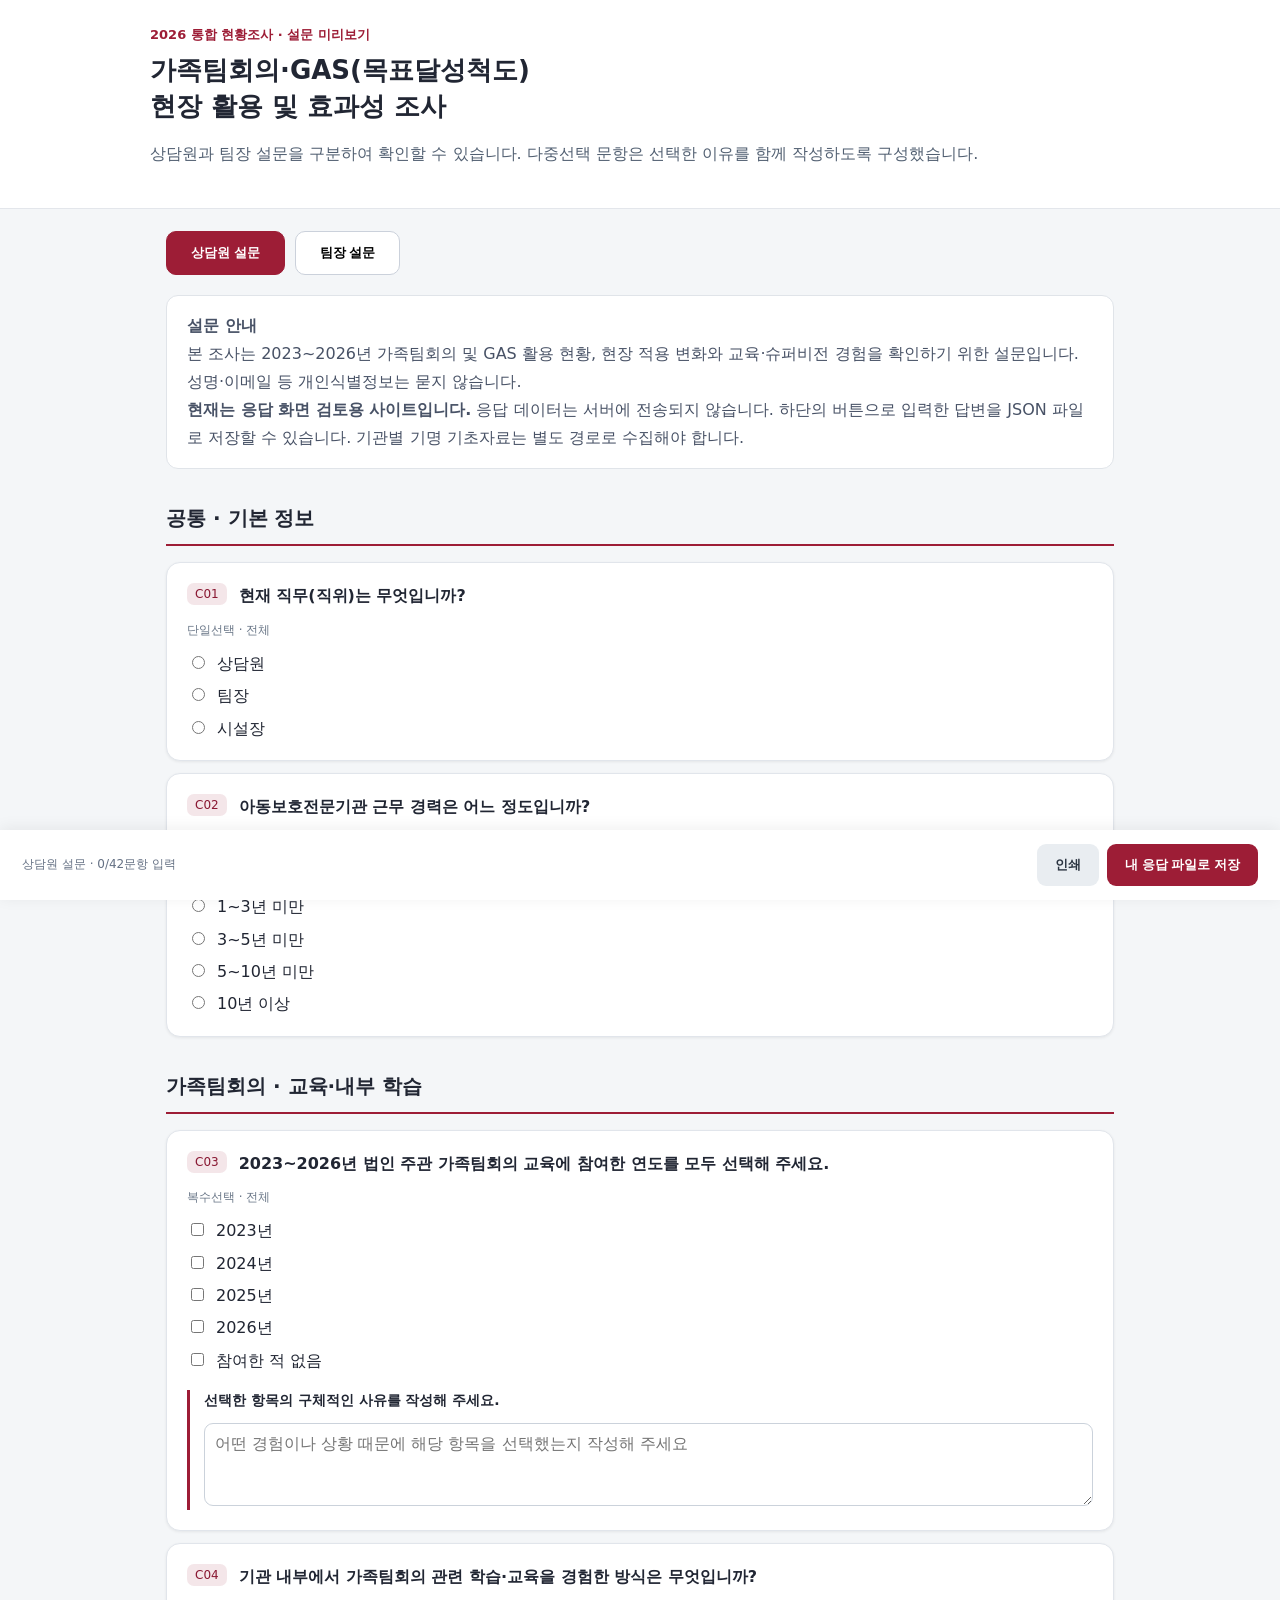
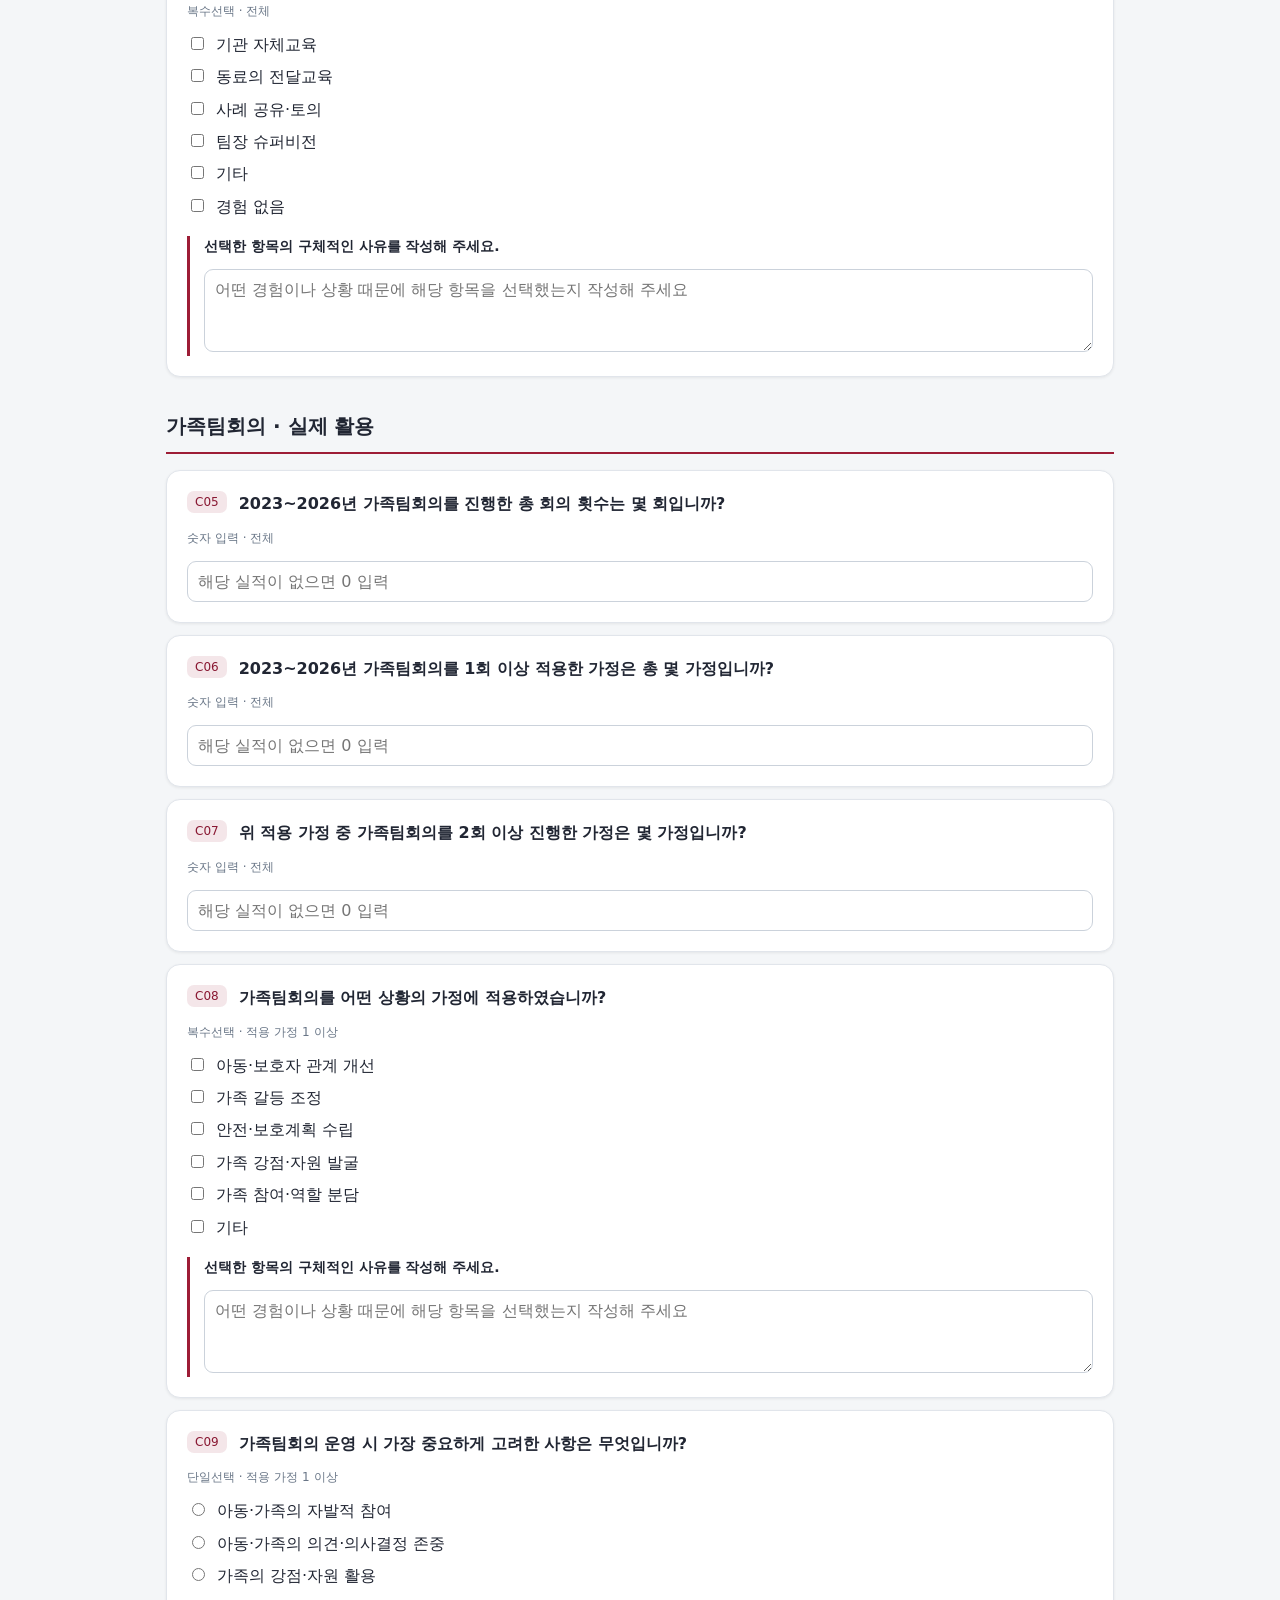
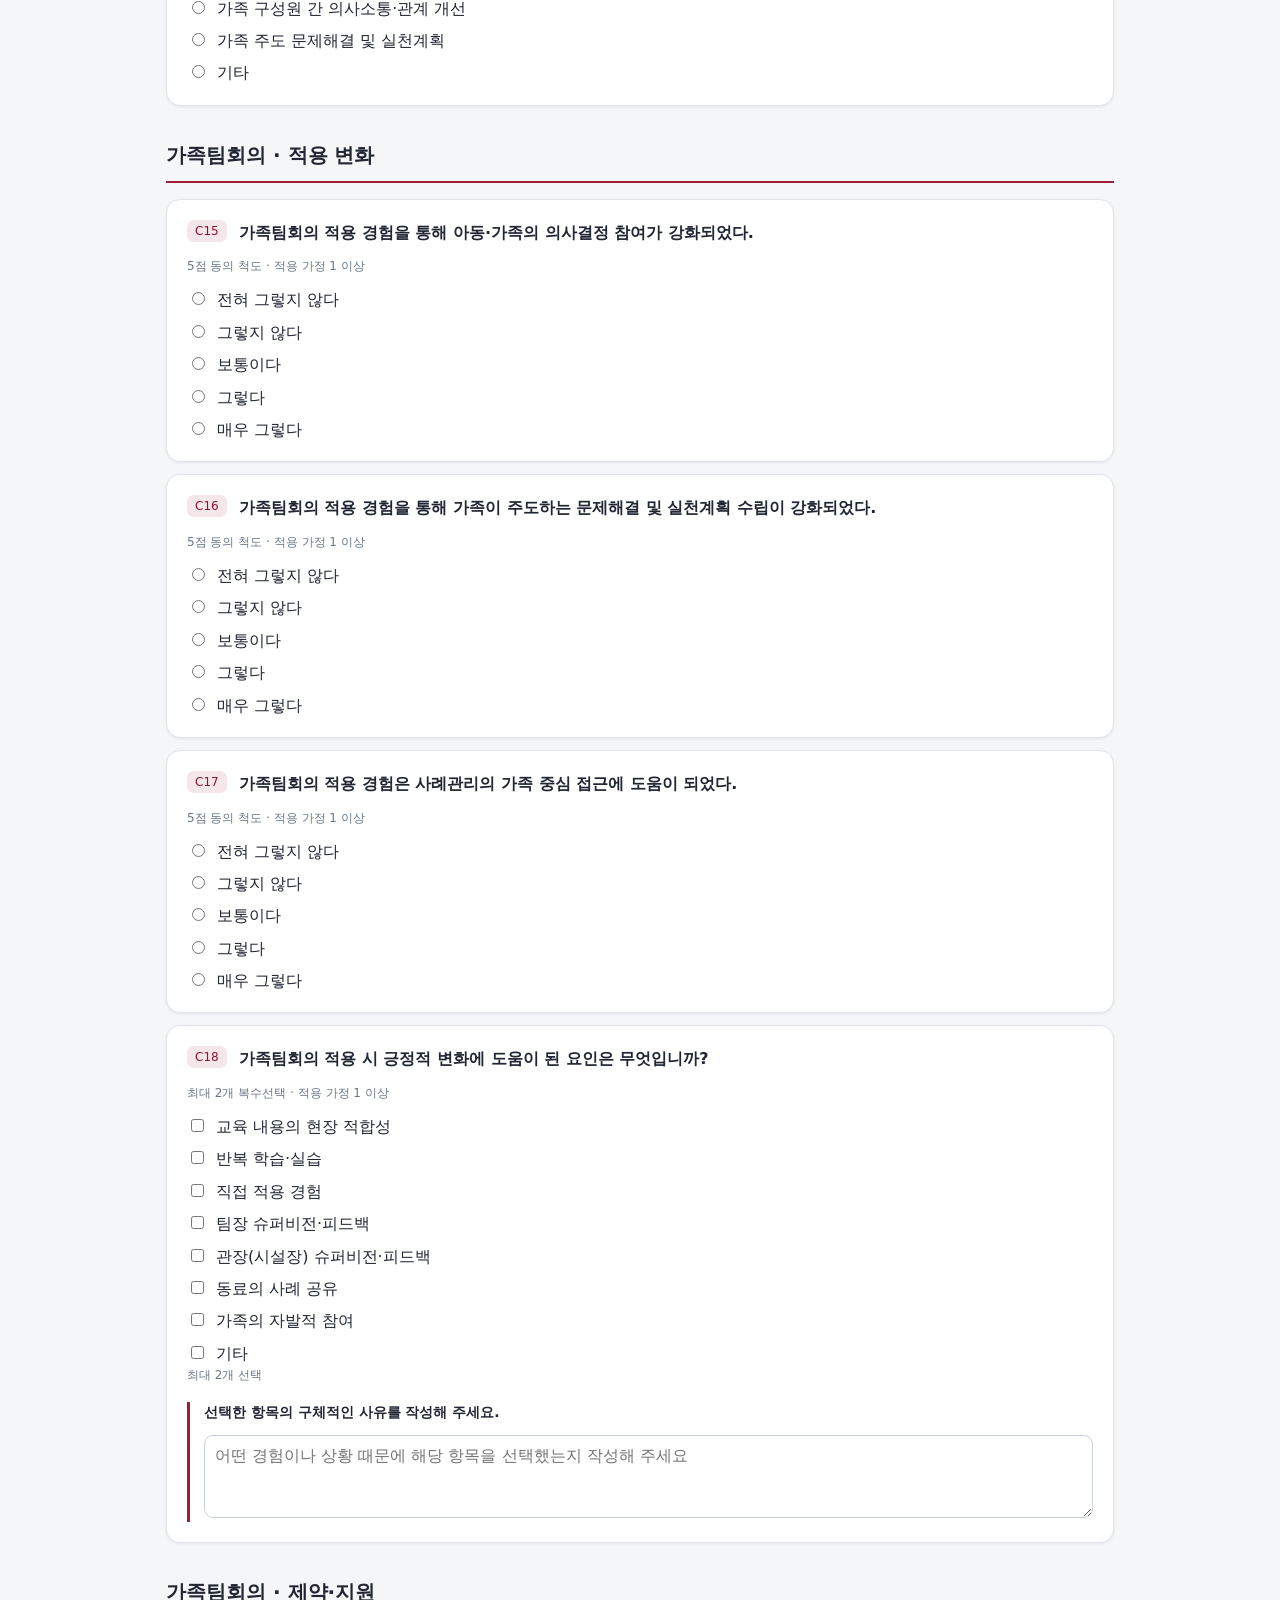
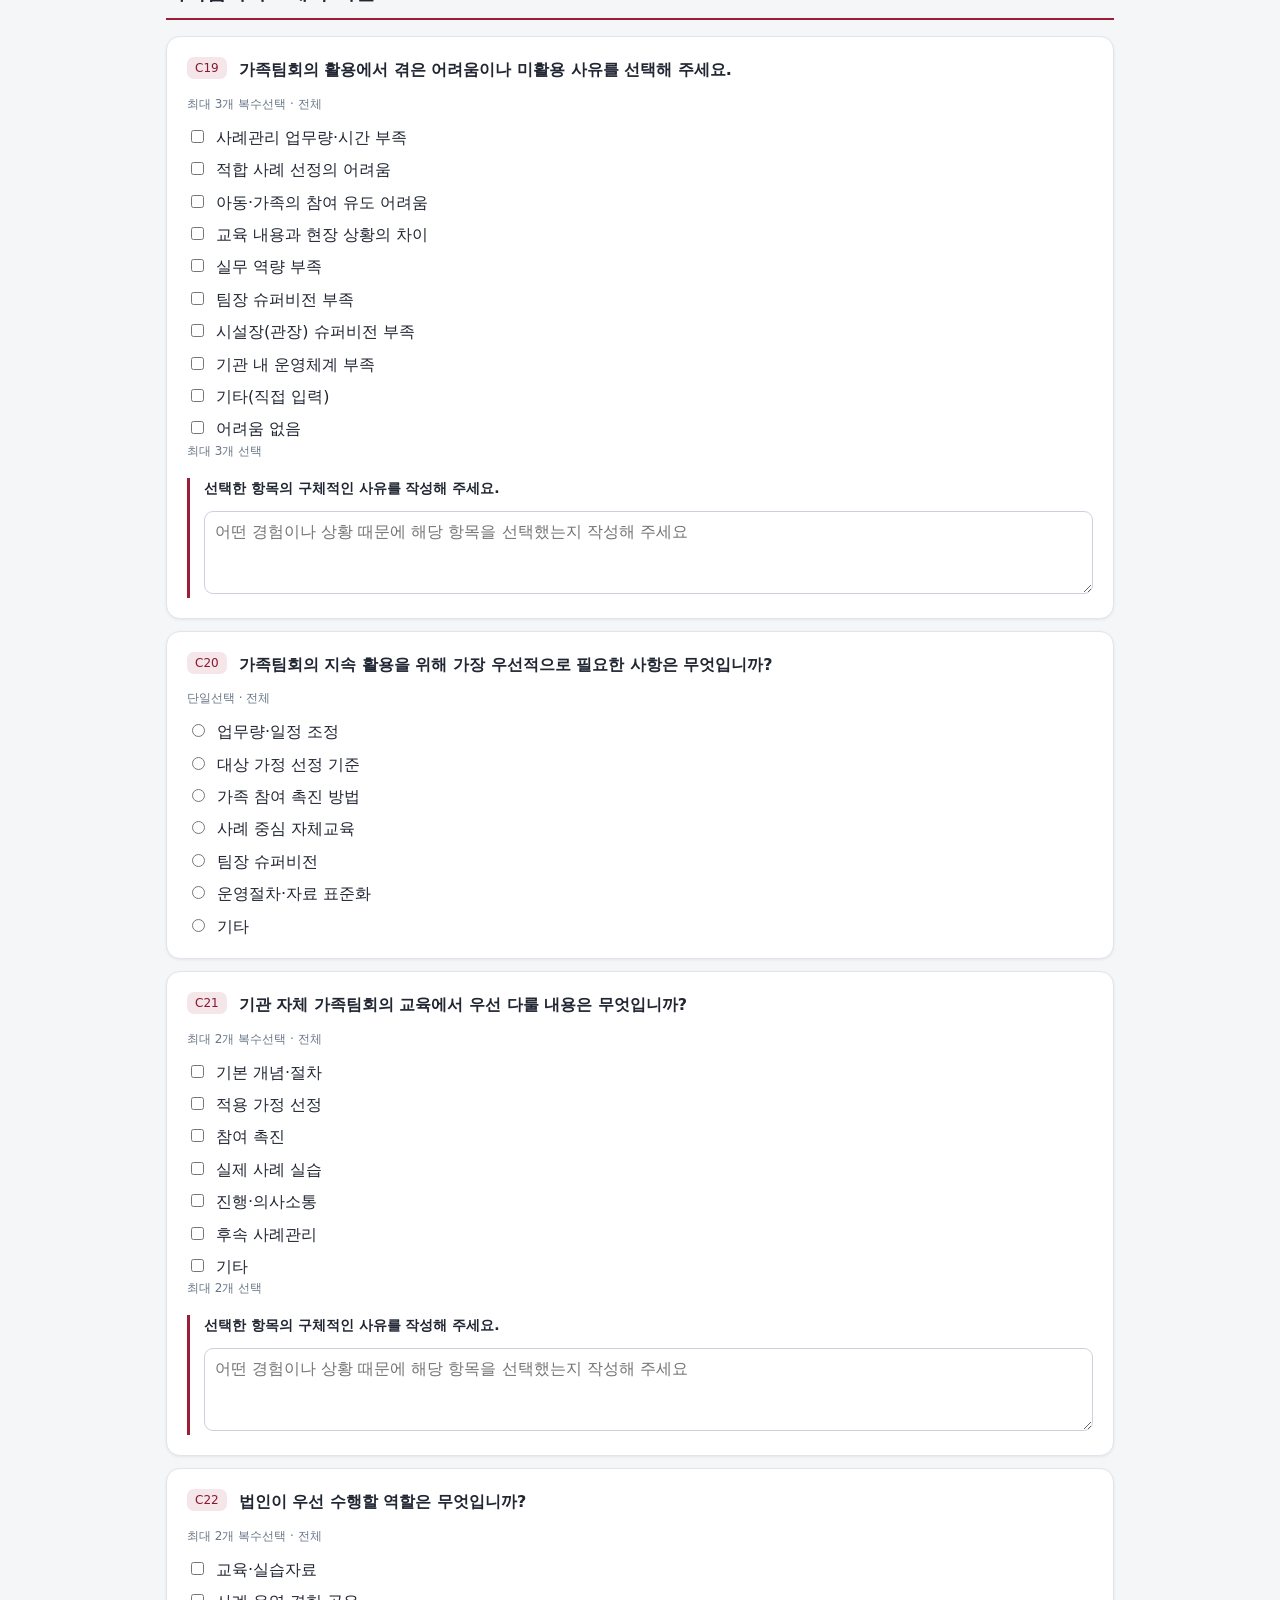
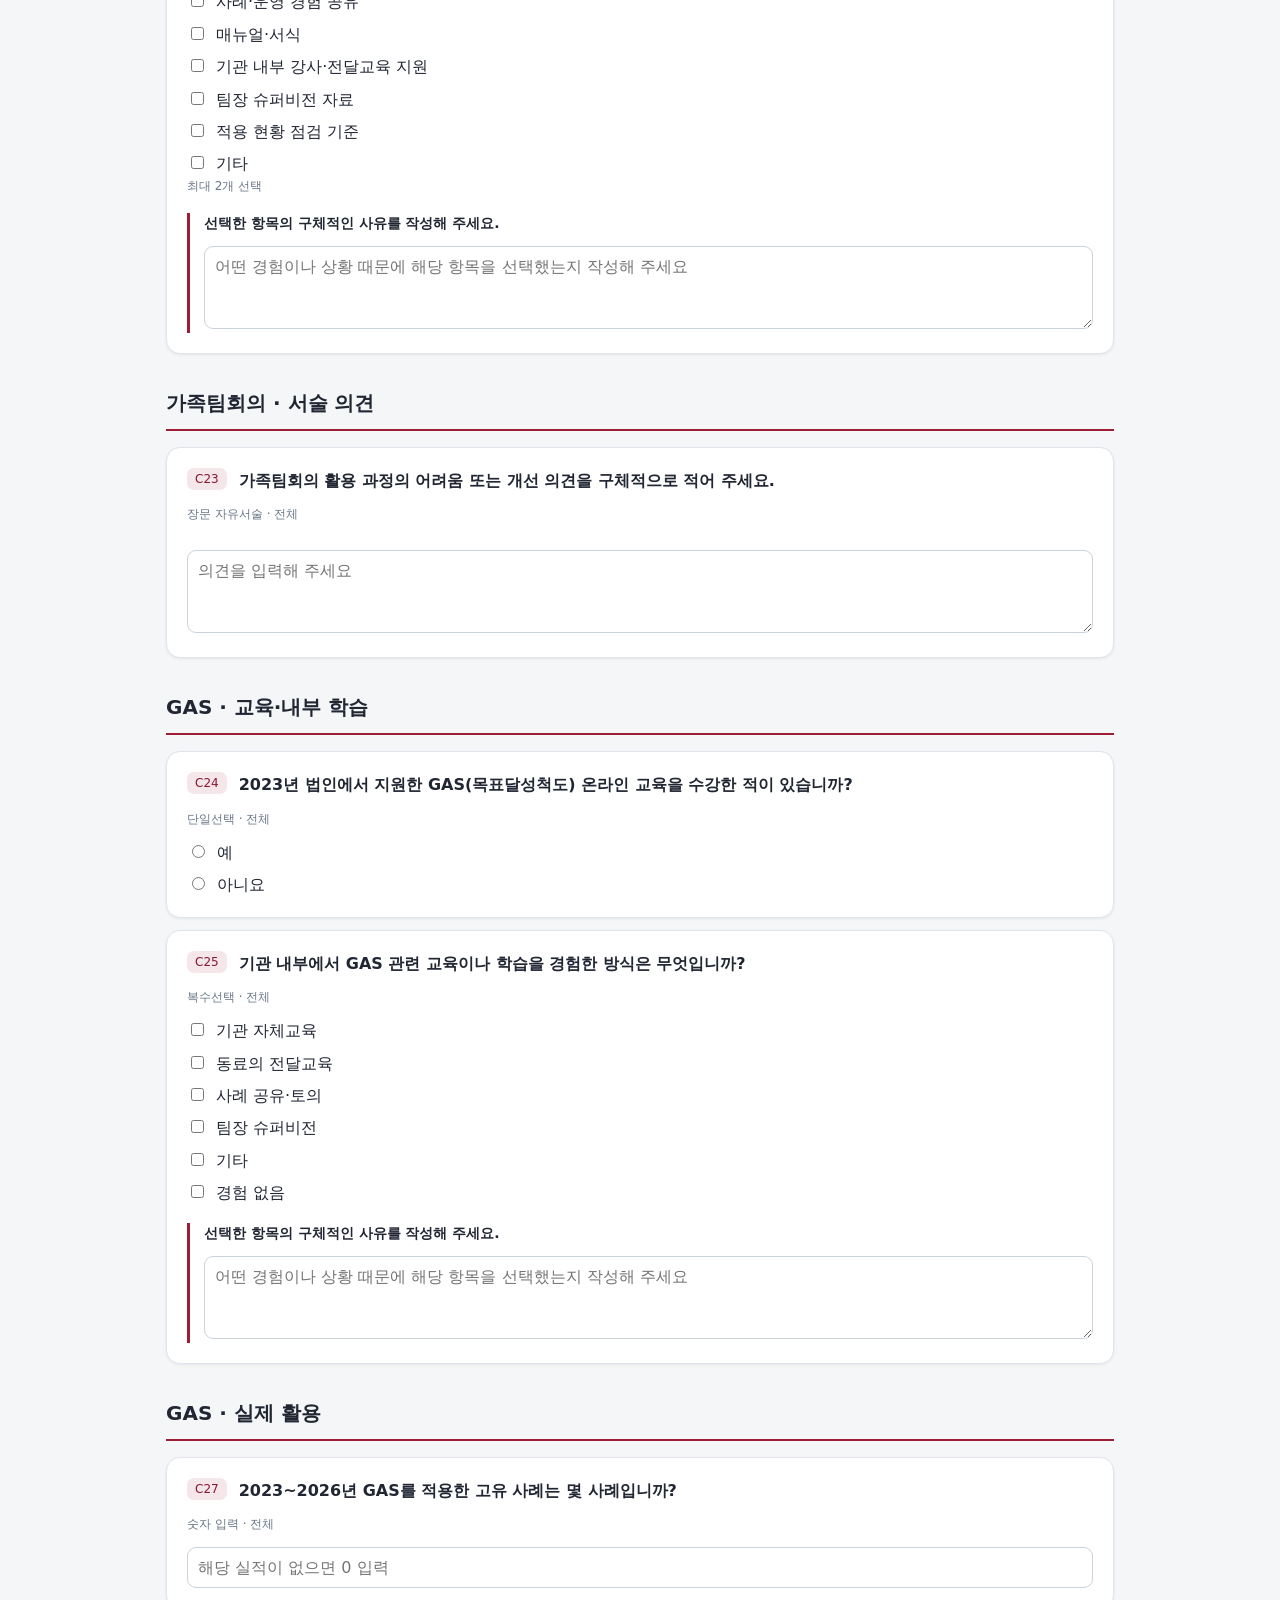
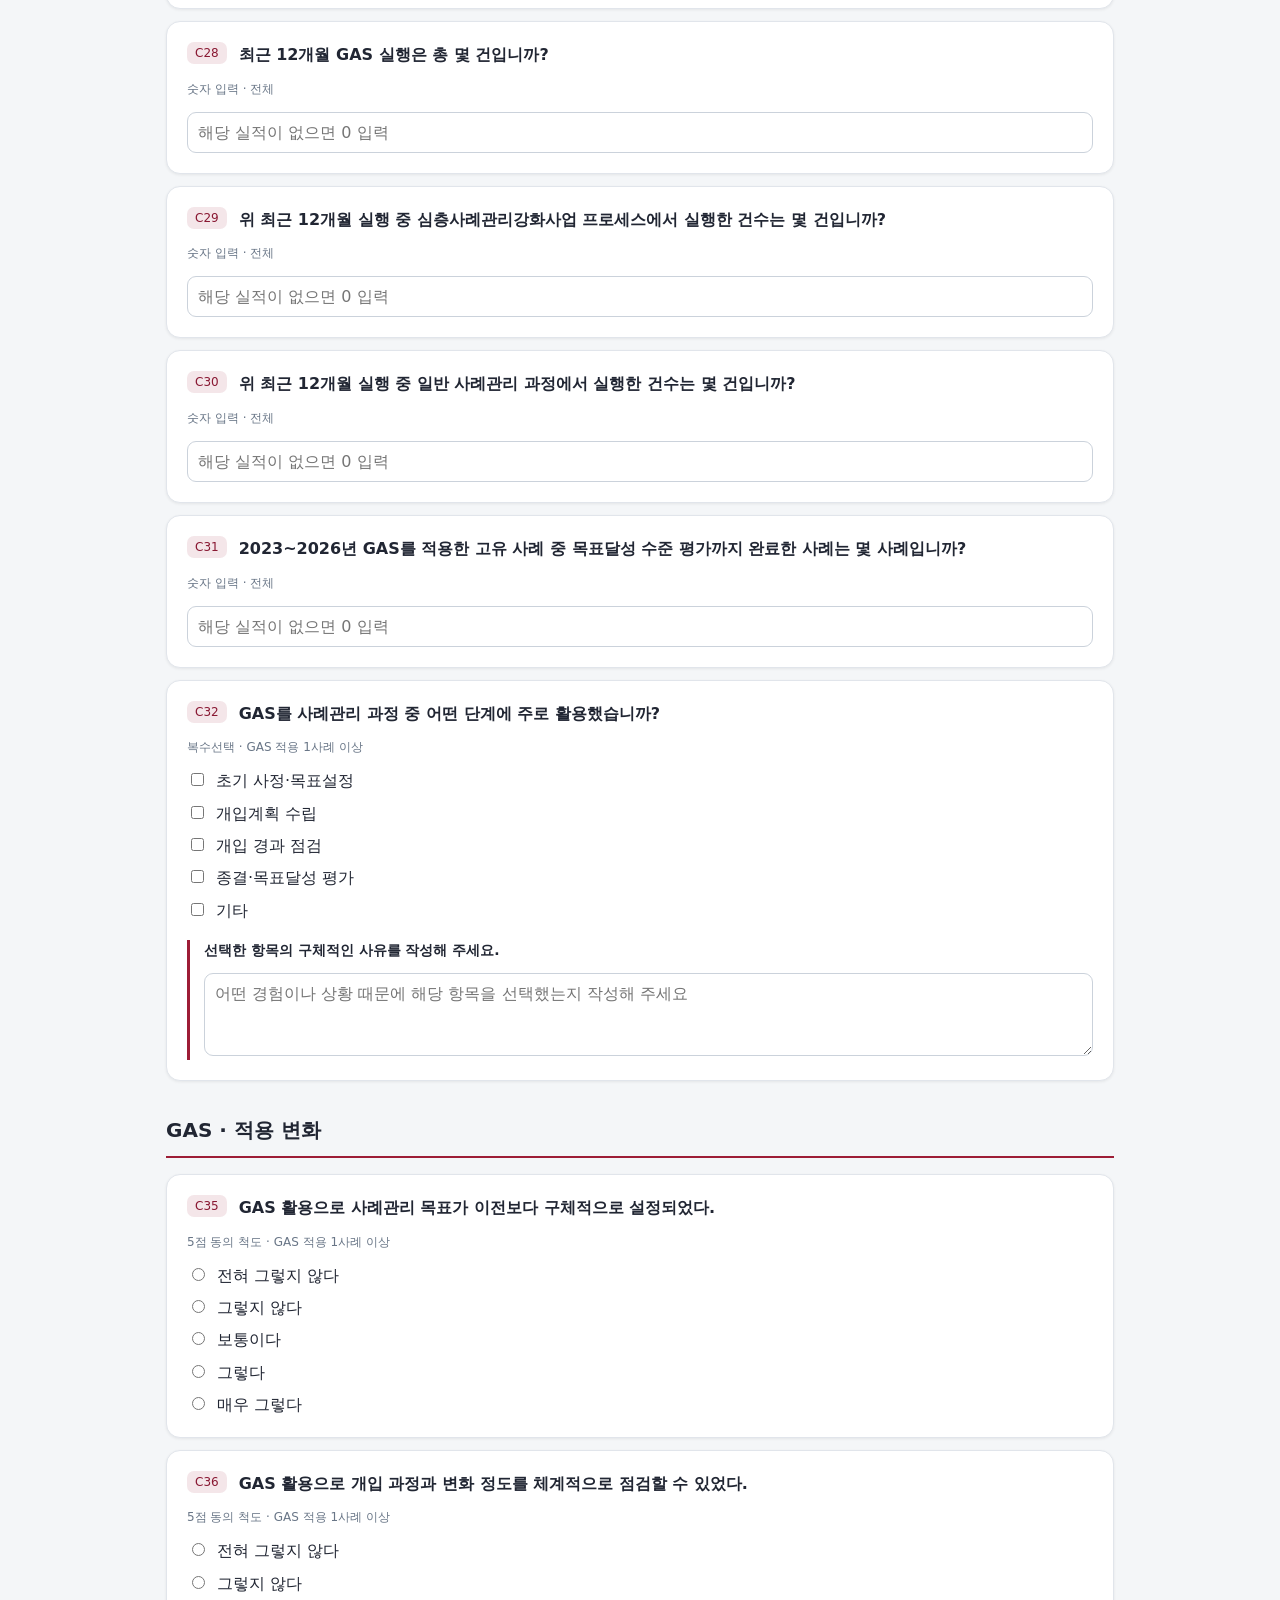
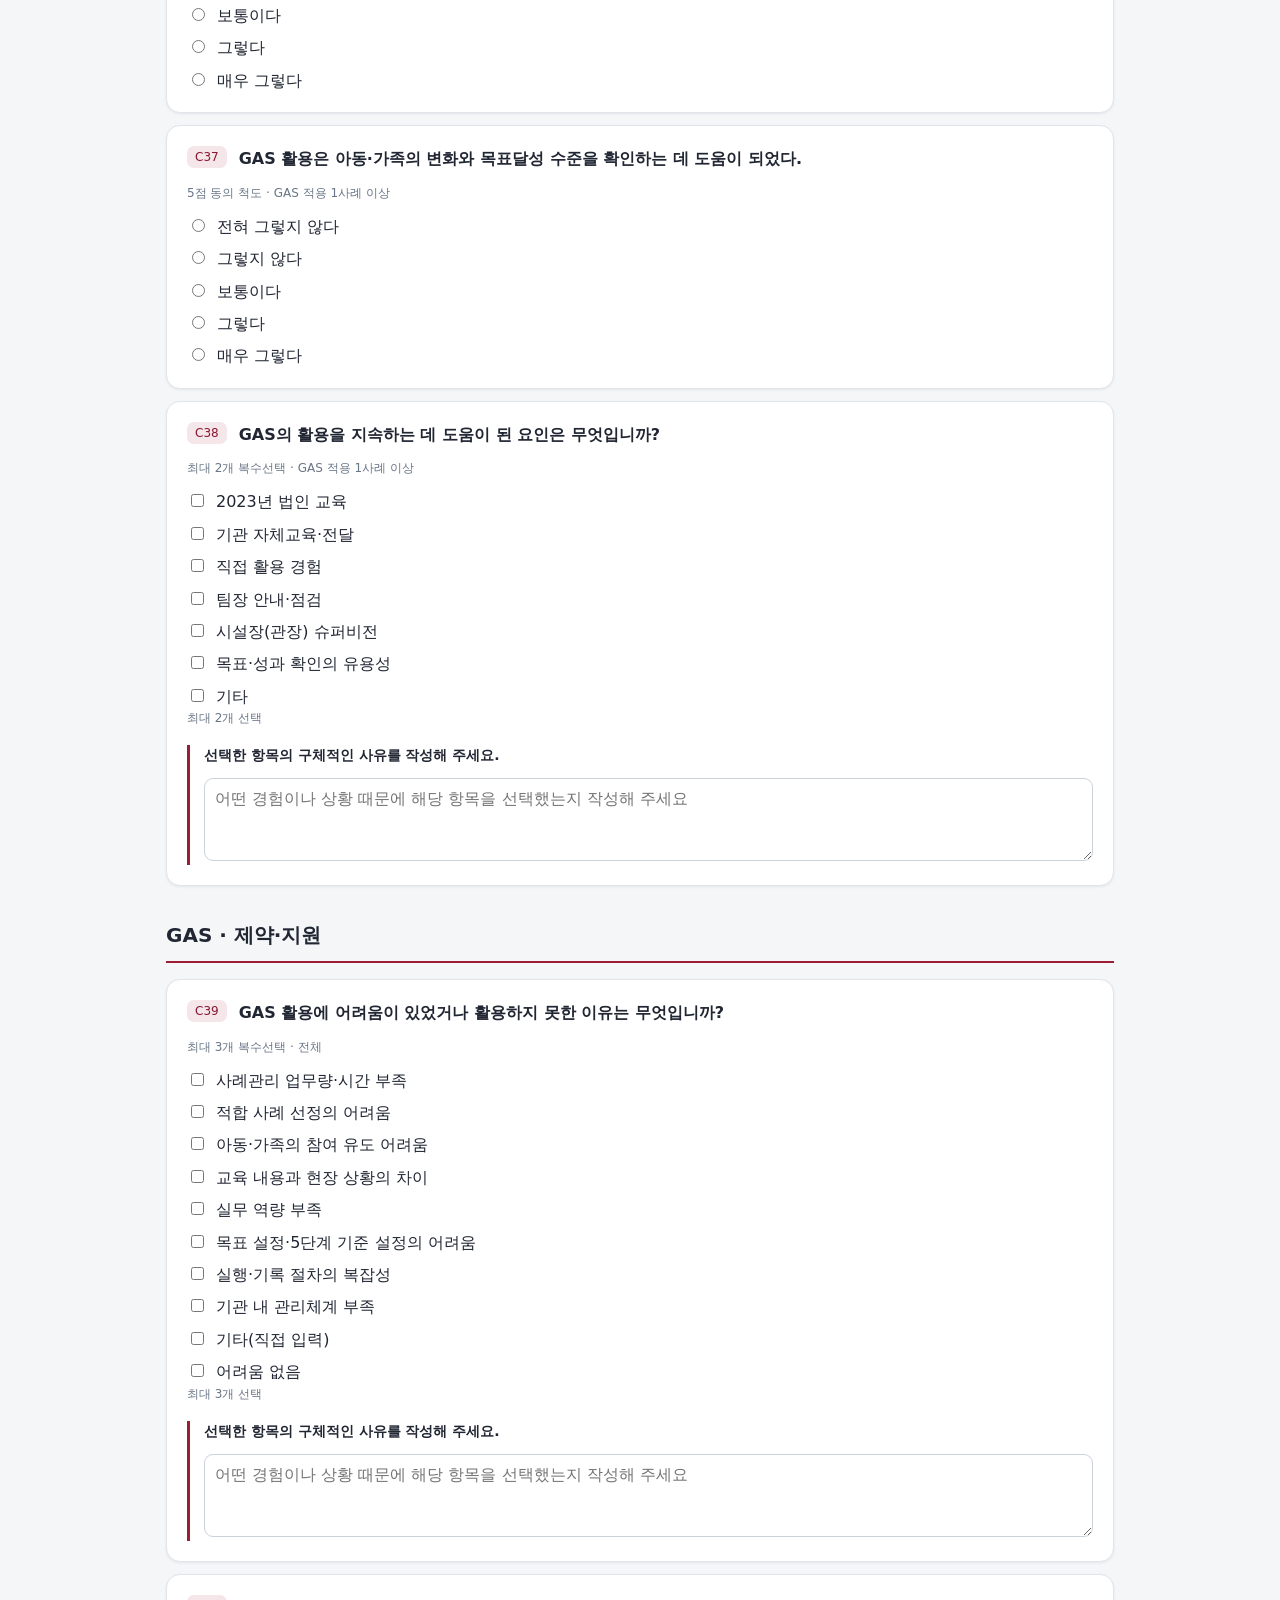
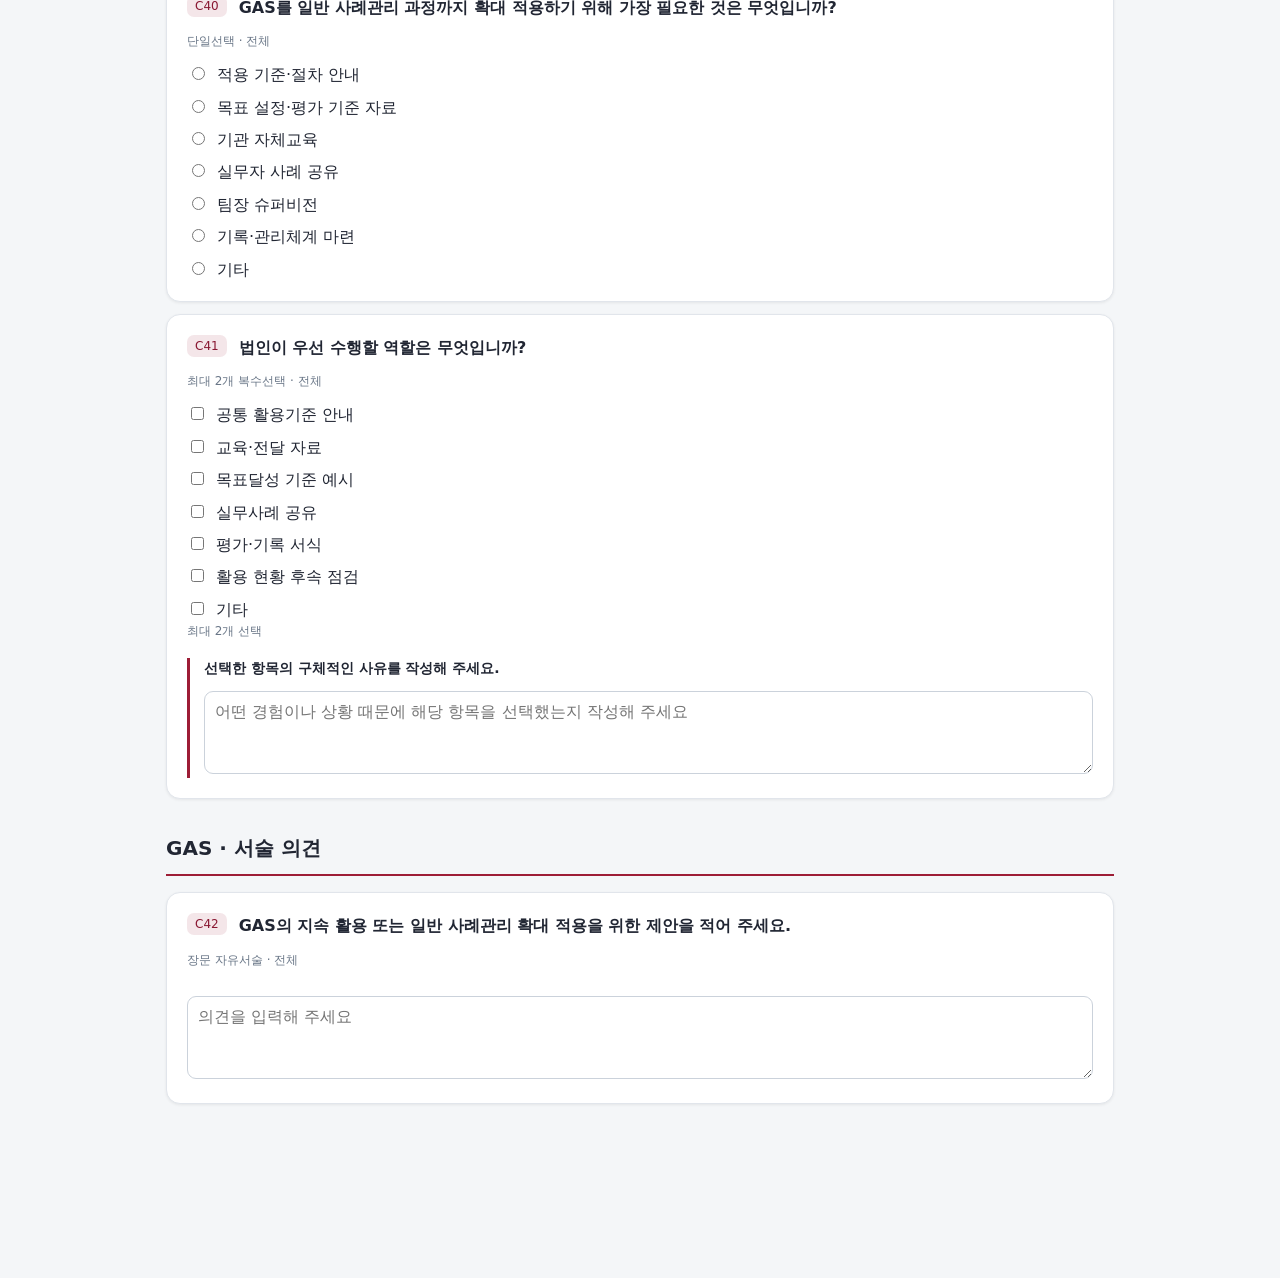
==== survey-2026/index.html @ 81ddd966 "Add 2026 family meeting and GAS survey review site" ====
<!DOCTYPE html><html lang="ko"><head><meta charset="utf-8"><meta name="viewport" content="width=device-width,initial-scale=1"><title>2026 가족팀회의·GAS 현장 활용 및 효과성 조사</title><style>
:root{font-family:system-ui,"Noto Sans KR",sans-serif;color:#212633;background:#f4f6f8}*{box-sizing:border-box}body{margin:0}header{background:#fff;border-bottom:1px solid #e3e6eb;padding:26px max(16px,calc((100vw - 980px)/2));}h1{font-size:26px;line-height:1.4;margin:8px 0}header p{color:#526072;line-height:1.6}.container{max-width:980px;margin:22px auto;padding:0 16px 70px}.tabs{display:flex;gap:10px;margin:14px 0 20px}.tabs button{padding:12px 24px;border:1px solid #cbd1db;background:white;border-radius:10px;cursor:pointer;font-weight:700}.tabs button.active{background:#9d1d36;color:white;border-color:#9d1d36}.notice{padding:16px 20px;background:white;border:1px solid #e0e4e9;border-radius:12px;line-height:1.75;color:#485266;margin-bottom:16px}.segment{font-size:20px;font-weight:700;margin:36px 0 16px;padding-bottom:12px;border-bottom:2px solid #9d1d36}.question{background:#fff;border:1px solid #e1e5eb;border-radius:14px;margin:12px 0;padding:20px;box-shadow:0 1px 3px #1111}.qhead{display:flex;gap:12px;align-items:flex-start;margin-bottom:13px}.qid{border-radius:7px;background:#f4e6e9;color:#891832;font-size:12px;padding:4px 8px;white-space:nowrap}.qtitle{font-weight:700;line-height:1.6}.hint{color:#697687;font-size:12px;margin:2px 0 14px}.choices{display:grid;gap:10px}.choice{display:flex;gap:9px;align-items:flex-start;line-height:1.4;cursor:pointer}.choice input{accent-color:#9d1d36;margin-top:3px}input[type=number],textarea,input[type=text]{font:inherit;border:1px solid #cbd2db;border-radius:9px;padding:10px;width:100%;max-width:100%}textarea{min-height:83px;margin-top:13px;resize:vertical}.reason{border-left:3px solid #9d1d36;margin-top:18px;padding-left:14px}.reason label{font-weight:650;font-size:14px}footer{position:sticky;bottom:0;background:white;padding:14px 22px;box-shadow:0 -2px 15px #0001;display:flex;justify-content:space-between;gap:12px;align-items:center}.action{border:0;background:#9d1d36;color:white;padding:12px 18px;border-radius:9px;cursor:pointer;font-weight:700}.action.secondary{background:#e9edf1;color:#2b3441}.pill{font-size:12px;color:#657184}.hidden{display:none!important}@media(max-width:640px){h1{font-size:21px}footer{flex-wrap:wrap}.question{padding:15px}}
</style></head><body><header><div style="font-size:13px;font-weight:800;color:#9d1d36">2026 통합 현황조사 · 설문 미리보기</div><h1>가족팀회의·GAS(목표달성척도)<br>현장 활용 및 효과성 조사</h1><p>상담원과 팀장 설문을 구분하여 확인할 수 있습니다. 다중선택 문항은 선택한 이유를 함께 작성하도록 구성했습니다.</p></header><div class="container"><div class="tabs"><button id="tabc" class="active" onclick="switchTab('상담원')">상담원 설문</button><button id="tabm" onclick="switchTab('팀장')">팀장 설문</button></div><div class="notice"><b>설문 안내</b><br>본 조사는 2023~2026년 가족팀회의 및 GAS 활용 현황, 현장 적용 변화와 교육·슈퍼비전 경험을 확인하기 위한 설문입니다. 성명·이메일 등 개인식별정보는 묻지 않습니다.<br><b>현재는 응답 화면 검토용 사이트입니다.</b> 응답 데이터는 서버에 전송되지 않습니다. 하단의 버튼으로 입력한 답변을 JSON 파일로 저장할 수 있습니다. 기관별 기명 기초자료는 별도 경로로 수집해야 합니다.</div><div id="survey"></div></div><footer><span class="pill" id="progress">응답 현황</span><div style="display:flex;gap:8px"><button class="action secondary" onclick="window.print()">인쇄</button><button class="action" onclick="exportData()">내 응답 파일로 저장</button></div></footer><script>
const DATA={"상담원":[{"area":"공통","section":"기본 정보","id":"C01","question":"현재 직무(직위)는 무엇입니까?","type":"단일선택","options":"① 상담원 ② 팀장 ③ 시설장","condition":"전체","reason":false,"choices":["상담원","팀장","시설장"]},{"area":"공통","section":"기본 정보","id":"C02","question":"아동보호전문기관 근무 경력은 어느 정도입니까?","type":"단일선택","options":"① 1년 미만 ② 1~3년 미만 ③ 3~5년 미만 ④ 5~10년 미만 ⑤ 10년 이상","condition":"전체","reason":false,"choices":["1년 미만","1~3년 미만","3~5년 미만","5~10년 미만","10년 이상"]},{"area":"가족팀회의","section":"교육·내부 학습","id":"C03","question":"2023~2026년 법인 주관 가족팀회의 교육에 참여한 연도를 모두 선택해 주세요.","type":"복수선택","options":"① 2023년 ② 2024년 ③ 2025년 ④ 2026년 ⑤ 참여한 적 없음","condition":"전체","reason":true,"choices":["2023년","2024년","2025년","2026년","참여한 적 없음"]},{"area":"가족팀회의","section":"교육·내부 학습","id":"C04","question":"기관 내부에서 가족팀회의 관련 학습·교육을 경험한 방식은 무엇입니까?","type":"복수선택","options":"① 기관 자체교육 ② 동료의 전달교육 ③ 사례 공유·토의 ④ 팀장 슈퍼비전 ⑤ 기타 ⑥ 경험 없음","condition":"전체","reason":true,"choices":["기관 자체교육","동료의 전달교육","사례 공유·토의","팀장 슈퍼비전","기타","경험 없음"]},{"area":"가족팀회의","section":"실제 활용","id":"C05","question":"2023~2026년 가족팀회의를 진행한 총 회의 횟수는 몇 회입니까?","type":"숫자 입력","options":"0 이상의 정수(회)","condition":"전체","reason":false,"choices":[]},{"area":"가족팀회의","section":"실제 활용","id":"C06","question":"2023~2026년 가족팀회의를 1회 이상 적용한 가정은 총 몇 가정입니까?","type":"숫자 입력","options":"0 이상의 정수(가정)","condition":"전체","reason":false,"choices":[]},{"area":"가족팀회의","section":"실제 활용","id":"C07","question":"위 적용 가정 중 가족팀회의를 2회 이상 진행한 가정은 몇 가정입니까?","type":"숫자 입력","options":"0 이상의 정수(가정)","condition":"전체","reason":false,"choices":[]},{"area":"가족팀회의","section":"실제 활용","id":"C08","question":"가족팀회의를 어떤 상황의 가정에 적용하였습니까?","type":"복수선택","options":"① 아동·보호자 관계 개선 ② 가족 갈등 조정 ③ 안전·보호계획 수립 ④ 가족 강점·자원 발굴 ⑤ 가족 참여·역할 분담 ⑥ 기타","condition":"적용 가정 1 이상","reason":true,"choices":["아동·보호자 관계 개선","가족 갈등 조정","안전·보호계획 수립","가족 강점·자원 발굴","가족 참여·역할 분담","기타"]},{"area":"가족팀회의","section":"실제 활용","id":"C09","question":"가족팀회의 운영 시 가장 중요하게 고려한 사항은 무엇입니까?","type":"단일선택","options":"① 아동·가족의 자발적 참여 ② 아동·가족의 의견·의사결정 존중 ③ 가족의 강점·자원 활용 ④ 가족 구성원 간 의사소통·관계 개선 ⑤ 가족 주도 문제해결 및 실천계획 ⑥ 기타","condition":"적용 가정 1 이상","reason":false,"choices":["아동·가족의 자발적 참여","아동·가족의 의견·의사결정 존중","가족의 강점·자원 활용","가족 구성원 간 의사소통·관계 개선","가족 주도 문제해결 및 실천계획","기타"]},{"area":"가족팀회의","section":"교육 효과","id":"C10","question":"법인 교육을 통해 가족팀회의의 목적과 주요 운영 절차에 대한 이해가 높아졌다.","type":"5점 동의 척도","options":"① 전혀 그렇지 않다 ② 그렇지 않다 ③ 보통이다 ④ 그렇다 ⑤ 매우 그렇다","condition":"법인 교육 참여자","reason":false,"choices":["전혀 그렇지 않다","그렇지 않다","보통이다","그렇다","매우 그렇다"]},{"area":"가족팀회의","section":"교육 효과","id":"C11","question":"법인 교육을 통해 아동·가족의 의견을 확인하고 의사결정에 반영하는 역량이 향상되었다.","type":"5점 동의 척도","options":"① 전혀 그렇지 않다 ② 그렇지 않다 ③ 보통이다 ④ 그렇다 ⑤ 매우 그렇다","condition":"법인 교육 참여자","reason":false,"choices":["전혀 그렇지 않다","그렇지 않다","보통이다","그렇다","매우 그렇다"]},{"area":"가족팀회의","section":"교육 효과","id":"C12","question":"법인 교육을 통해 가족의 강점과 자원을 발굴·활용하는 역량이 향상되었다.","type":"5점 동의 척도","options":"① 전혀 그렇지 않다 ② 그렇지 않다 ③ 보통이다 ④ 그렇다 ⑤ 매우 그렇다","condition":"법인 교육 참여자","reason":false,"choices":["전혀 그렇지 않다","그렇지 않다","보통이다","그렇다","매우 그렇다"]},{"area":"가족팀회의","section":"교육 효과","id":"C13","question":"법인 교육 이후 아동과 가족의 주도적 참여를 더욱 중요하게 고려하게 되었다.","type":"5점 동의 척도","options":"① 전혀 그렇지 않다 ② 그렇지 않다 ③ 보통이다 ④ 그렇다 ⑤ 매우 그렇다","condition":"법인 교육 참여자","reason":false,"choices":["전혀 그렇지 않다","그렇지 않다","보통이다","그렇다","매우 그렇다"]},{"area":"가족팀회의","section":"교육 효과","id":"C14","question":"법인 교육에서 배운 내용이 실제 가족팀회의 운영에 도움이 되었다. ","type":"5점 동의 척도","options":"① 전혀 그렇지 않다 ② 그렇지 않다 ③ 보통이다 ④ 그렇다 ⑤ 매우 그렇다","condition":"법인 교육 참여+적용 가정 1 이상","reason":false,"choices":["전혀 그렇지 않다","그렇지 않다","보통이다","그렇다","매우 그렇다"]},{"area":"가족팀회의","section":"적용 변화","id":"C15","question":"가족팀회의 적용 경험을 통해 아동·가족의 의사결정 참여가 강화되었다.","type":"5점 동의 척도","options":"① 전혀 그렇지 않다 ② 그렇지 않다 ③ 보통이다 ④ 그렇다 ⑤ 매우 그렇다","condition":"적용 가정 1 이상","reason":false,"choices":["전혀 그렇지 않다","그렇지 않다","보통이다","그렇다","매우 그렇다"]},{"area":"가족팀회의","section":"적용 변화","id":"C16","question":"가족팀회의 적용 경험을 통해 가족이 주도하는 문제해결 및 실천계획 수립이 강화되었다.","type":"5점 동의 척도","options":"① 전혀 그렇지 않다 ② 그렇지 않다 ③ 보통이다 ④ 그렇다 ⑤ 매우 그렇다","condition":"적용 가정 1 이상","reason":false,"choices":["전혀 그렇지 않다","그렇지 않다","보통이다","그렇다","매우 그렇다"]},{"area":"가족팀회의","section":"적용 변화","id":"C17","question":"가족팀회의 적용 경험은 사례관리의 가족 중심 접근에 도움이 되었다.","type":"5점 동의 척도","options":"① 전혀 그렇지 않다 ② 그렇지 않다 ③ 보통이다 ④ 그렇다 ⑤ 매우 그렇다","condition":"적용 가정 1 이상","reason":false,"choices":["전혀 그렇지 않다","그렇지 않다","보통이다","그렇다","매우 그렇다"]},{"area":"가족팀회의","section":"적용 변화","id":"C18","question":"가족팀회의 적용 시 긍정적 변화에 도움이 된 요인은 무엇입니까?","type":"최대 2개 복수선택","options":"① 교육 내용의 현장 적합성 ② 반복 학습·실습 ③ 직접 적용 경험 ④ 팀장 슈퍼비전·피드백 ⑤ 관장(시설장) 슈퍼비전·피드백 ⑥ 동료의 사례 공유 ⑦ 가족의 자발적 참여 ⑧ 기타","condition":"적용 가정 1 이상","reason":true,"choices":["교육 내용의 현장 적합성","반복 학습·실습","직접 적용 경험","팀장 슈퍼비전·피드백","관장(시설장) 슈퍼비전·피드백","동료의 사례 공유","가족의 자발적 참여","기타"]},{"area":"가족팀회의","section":"제약·지원","id":"C19","question":"가족팀회의 활용에서 겪은 어려움이나 미활용 사유를 선택해 주세요.","type":"최대 3개 복수선택","options":"① 사례관리 업무량·시간 부족 ② 적합 사례 선정의 어려움 ③ 아동·가족의 참여 유도 어려움 ④ 교육 내용과 현장 상황의 차이 ⑤ 실무 역량 부족 ⑥ 팀장 슈퍼비전 부족 ⑦ 시설장(관장) 슈퍼비전 부족 ⑧ 기관 내 운영체계 부족 ⑨ 기타(직접 입력) ⑩ 어려움 없음","condition":"전체","reason":true,"choices":["사례관리 업무량·시간 부족","적합 사례 선정의 어려움","아동·가족의 참여 유도 어려움","교육 내용과 현장 상황의 차이","실무 역량 부족","팀장 슈퍼비전 부족","시설장(관장) 슈퍼비전 부족","기관 내 운영체계 부족","기타(직접 입력)","어려움 없음"]},{"area":"가족팀회의","section":"제약·지원","id":"C20","question":"가족팀회의 지속 활용을 위해 가장 우선적으로 필요한 사항은 무엇입니까?","type":"단일선택","options":"① 업무량·일정 조정 ② 대상 가정 선정 기준 ③ 가족 참여 촉진 방법 ④ 사례 중심 자체교육 ⑤ 팀장 슈퍼비전 ⑥ 운영절차·자료 표준화 ⑦ 기타","condition":"전체","reason":false,"choices":["업무량·일정 조정","대상 가정 선정 기준","가족 참여 촉진 방법","사례 중심 자체교육","팀장 슈퍼비전","운영절차·자료 표준화","기타"]},{"area":"가족팀회의","section":"제약·지원","id":"C21","question":"기관 자체 가족팀회의 교육에서 우선 다룰 내용은 무엇입니까?","type":"최대 2개 복수선택","options":"① 기본 개념·절차 ② 적용 가정 선정 ③ 참여 촉진 ④ 실제 사례 실습 ⑤ 진행·의사소통 ⑥ 후속 사례관리 ⑦ 기타","condition":"전체","reason":true,"choices":["기본 개념·절차","적용 가정 선정","참여 촉진","실제 사례 실습","진행·의사소통","후속 사례관리","기타"]},{"area":"가족팀회의","section":"제약·지원","id":"C22","question":"법인이 우선 수행할 역할은 무엇입니까?","type":"최대 2개 복수선택","options":"① 교육·실습자료 ② 사례·운영 경험 공유 ③ 매뉴얼·서식 ④ 기관 내부 강사·전달교육 지원 ⑤ 팀장 슈퍼비전 자료 ⑥ 적용 현황 점검 기준 ⑦ 기타","condition":"전체","reason":true,"choices":["교육·실습자료","사례·운영 경험 공유","매뉴얼·서식","기관 내부 강사·전달교육 지원","팀장 슈퍼비전 자료","적용 현황 점검 기준","기타"]},{"area":"가족팀회의","section":"서술 의견","id":"C23","question":"가족팀회의 활용 과정의 어려움 또는 개선 의견을 구체적으로 적어 주세요.","type":"장문 자유서술","options":"선택 응답","condition":"전체","reason":false,"choices":[]},{"area":"GAS","section":"교육·내부 학습","id":"C24","question":"2023년 법인에서 지원한 GAS(목표달성척도) 온라인 교육을 수강한 적이 있습니까?","type":"단일선택","options":"① 예 ② 아니요","condition":"전체","reason":false,"choices":["예","아니요"]},{"area":"GAS","section":"교육·내부 학습","id":"C25","question":"기관 내부에서 GAS 관련 교육이나 학습을 경험한 방식은 무엇입니까?","type":"복수선택","options":"① 기관 자체교육 ② 동료의 전달교육 ③ 사례 공유·토의 ④ 팀장 슈퍼비전 ⑤ 기타 ⑥ 경험 없음","condition":"전체","reason":true,"choices":["기관 자체교육","동료의 전달교육","사례 공유·토의","팀장 슈퍼비전","기타","경험 없음"]},{"area":"GAS","section":"실제 활용","id":"C27","question":"2023~2026년 GAS를 적용한 고유 사례는 몇 사례입니까?","type":"숫자 입력","options":"0 이상의 정수(사례)","condition":"전체","reason":false,"choices":[]},{"area":"GAS","section":"실제 활용","id":"C28","question":"최근 12개월 GAS 실행은 총 몇 건입니까?","type":"숫자 입력","options":"0 이상의 정수(건)","condition":"전체","reason":false,"choices":[]},{"area":"GAS","section":"실제 활용","id":"C29","question":"위 최근 12개월 실행 중 심층사례관리강화사업 프로세스에서 실행한 건수는 몇 건입니까?","type":"숫자 입력","options":"0 이상의 정수(건)","condition":"전체","reason":false,"choices":[]},{"area":"GAS","section":"실제 활용","id":"C30","question":"위 최근 12개월 실행 중 일반 사례관리 과정에서 실행한 건수는 몇 건입니까?","type":"숫자 입력","options":"0 이상의 정수(건)","condition":"전체","reason":false,"choices":[]},{"area":"GAS","section":"실제 활용","id":"C31","question":"2023~2026년 GAS를 적용한 고유 사례 중 목표달성 수준 평가까지 완료한 사례는 몇 사례입니까?","type":"숫자 입력","options":"0 이상의 정수(사례)","condition":"전체","reason":false,"choices":[]},{"area":"GAS","section":"실제 활용","id":"C32","question":"GAS를 사례관리 과정 중 어떤 단계에 주로 활용했습니까?","type":"복수선택","options":"① 초기 사정·목표설정 ② 개입계획 수립 ③ 개입 경과 점검 ④ 종결·목표달성 평가 ⑤ 기타","condition":"GAS 적용 1사례 이상","reason":true,"choices":["초기 사정·목표설정","개입계획 수립","개입 경과 점검","종결·목표달성 평가","기타"]},{"area":"GAS","section":"교육·학습 효과","id":"C33","question":"GAS 관련 교육·학습을 통해 구체적인 목표를 설정하는 방법에 대한 이해가 높아졌다.","type":"5점 동의 척도","options":"① 전혀 그렇지 않다 ② 그렇지 않다 ③ 보통이다 ④ 그렇다 ⑤ 매우 그렇다","condition":"법인 교육 또는 내부 학습 경험자","reason":false,"choices":["전혀 그렇지 않다","그렇지 않다","보통이다","그렇다","매우 그렇다"]},{"area":"GAS","section":"교육·학습 효과","id":"C34","question":"GAS 관련 교육·학습을 통해 5단계 목표달성 기준을 설정하는 역량이 높아졌다.","type":"5점 동의 척도","options":"① 전혀 그렇지 않다 ② 그렇지 않다 ③ 보통이다 ④ 그렇다 ⑤ 매우 그렇다","condition":"법인 교육 또는 내부 학습 경험자","reason":false,"choices":["전혀 그렇지 않다","그렇지 않다","보통이다","그렇다","매우 그렇다"]},{"area":"GAS","section":"적용 변화","id":"C35","question":"GAS 활용으로 사례관리 목표가 이전보다 구체적으로 설정되었다.","type":"5점 동의 척도","options":"① 전혀 그렇지 않다 ② 그렇지 않다 ③ 보통이다 ④ 그렇다 ⑤ 매우 그렇다","condition":"GAS 적용 1사례 이상","reason":false,"choices":["전혀 그렇지 않다","그렇지 않다","보통이다","그렇다","매우 그렇다"]},{"area":"GAS","section":"적용 변화","id":"C36","question":"GAS 활용으로 개입 과정과 변화 정도를 체계적으로 점검할 수 있었다.","type":"5점 동의 척도","options":"① 전혀 그렇지 않다 ② 그렇지 않다 ③ 보통이다 ④ 그렇다 ⑤ 매우 그렇다","condition":"GAS 적용 1사례 이상","reason":false,"choices":["전혀 그렇지 않다","그렇지 않다","보통이다","그렇다","매우 그렇다"]},{"area":"GAS","section":"적용 변화","id":"C37","question":"GAS 활용은 아동·가족의 변화와 목표달성 수준을 확인하는 데 도움이 되었다.","type":"5점 동의 척도","options":"① 전혀 그렇지 않다 ② 그렇지 않다 ③ 보통이다 ④ 그렇다 ⑤ 매우 그렇다","condition":"GAS 적용 1사례 이상","reason":false,"choices":["전혀 그렇지 않다","그렇지 않다","보통이다","그렇다","매우 그렇다"]},{"area":"GAS","section":"적용 변화","id":"C38","question":"GAS의 활용을 지속하는 데 도움이 된 요인은 무엇입니까?","type":"최대 2개 복수선택","options":"① 2023년 법인 교육 ② 기관 자체교육·전달 ③ 직접 활용 경험 ④ 팀장 안내·점검 ⑤ 시설장(관장) 슈퍼비전 ⑥ 목표·성과 확인의 유용성 ⑦ 기타","condition":"GAS 적용 1사례 이상","reason":true,"choices":["2023년 법인 교육","기관 자체교육·전달","직접 활용 경험","팀장 안내·점검","시설장(관장) 슈퍼비전","목표·성과 확인의 유용성","기타"]},{"area":"GAS","section":"슈퍼비전 효과","id":"C38-SV","question":"GAS 관련 팀장 슈퍼비전은 5단계 달성 기준 설정과 평가의 적절성을 높이는 데 도움이 된다.","type":"5점 동의 척도","options":"① 전혀 그렇지 않다 ② 그렇지 않다 ③ 보통이다 ④ 그렇다 ⑤ 매우 그렇다","condition":"팀장 슈퍼비전 경험자","reason":false,"choices":["전혀 그렇지 않다","그렇지 않다","보통이다","그렇다","매우 그렇다"]},{"area":"GAS","section":"제약·지원","id":"C39","question":"GAS 활용에 어려움이 있었거나 활용하지 못한 이유는 무엇입니까?","type":"최대 3개 복수선택","options":"① 사례관리 업무량·시간 부족 ② 적합 사례 선정의 어려움 ③ 아동·가족의 참여 유도 어려움 ④ 교육 내용과 현장 상황의 차이 ⑤ 실무 역량 부족 ⑥ 목표 설정·5단계 기준 설정의 어려움 ⑦ 실행·기록 절차의 복잡성 ⑧ 기관 내 관리체계 부족 ⑨ 기타(직접 입력) ⑩ 어려움 없음","condition":"전체","reason":true,"choices":["사례관리 업무량·시간 부족","적합 사례 선정의 어려움","아동·가족의 참여 유도 어려움","교육 내용과 현장 상황의 차이","실무 역량 부족","목표 설정·5단계 기준 설정의 어려움","실행·기록 절차의 복잡성","기관 내 관리체계 부족","기타(직접 입력)","어려움 없음"]},{"area":"GAS","section":"제약·지원","id":"C40","question":"GAS를 일반 사례관리 과정까지 확대 적용하기 위해 가장 필요한 것은 무엇입니까?","type":"단일선택","options":"① 적용 기준·절차 안내 ② 목표 설정·평가 기준 자료 ③ 기관 자체교육 ④ 실무자 사례 공유 ⑤ 팀장 슈퍼비전 ⑥ 기록·관리체계 마련 ⑦ 기타","condition":"전체","reason":false,"choices":["적용 기준·절차 안내","목표 설정·평가 기준 자료","기관 자체교육","실무자 사례 공유","팀장 슈퍼비전","기록·관리체계 마련","기타"]},{"area":"GAS","section":"제약·지원","id":"C41","question":"법인이 우선 수행할 역할은 무엇입니까?","type":"최대 2개 복수선택","options":"① 공통 활용기준 안내 ② 교육·전달 자료 ③ 목표달성 기준 예시 ④ 실무사례 공유 ⑤ 평가·기록 서식 ⑥ 활용 현황 후속 점검 ⑦ 기타","condition":"전체","reason":true,"choices":["공통 활용기준 안내","교육·전달 자료","목표달성 기준 예시","실무사례 공유","평가·기록 서식","활용 현황 후속 점검","기타"]},{"area":"GAS","section":"서술 의견","id":"C42","question":"GAS의 지속 활용 또는 일반 사례관리 확대 적용을 위한 제안을 적어 주세요.","type":"장문 자유서술","options":"선택 응답","condition":"전체","reason":false,"choices":[]}],"팀장":[{"area":"공통","section":"기본 정보","id":"M01","question":"현재 직무(직위)는 무엇입니까?","type":"단일선택","options":"① 팀장 ② 시설장 ③ 상담원","condition":"전체","reason":false,"choices":["팀장","시설장","상담원"]},{"area":"공통","section":"기본 정보","id":"M02","question":"아동보호전문기관 근무 경력은 어느 정도입니까?","type":"단일선택","options":"① 1년 미만 ② 1~3년 미만 ③ 3~5년 미만 ④ 5~10년 미만 ⑤ 10년 이상","condition":"전체","reason":false,"choices":["1년 미만","1~3년 미만","3~5년 미만","5~10년 미만","10년 이상"]},{"area":"가족팀회의","section":"교육·내부 학습","id":"M03","question":"2023~2026년 법인 주관 가족팀회의 교육에 직접 참여한 연도를 모두 선택해 주세요.","type":"복수선택","options":"① 2023년 ② 2024년 ③ 2025년 ④ 2026년 ⑤ 참여한 적 없음","condition":"전체","reason":true,"choices":["2023년","2024년","2025년","2026년","참여한 적 없음"]},{"area":"가족팀회의","section":"교육·내부 학습","id":"M04","question":"기관에서 가족팀회의 관련 교육 내용을 내부에 전달·공유한 방식은 무엇입니까?","type":"복수선택","options":"① 자체교육 ② 교육 참여자의 전달교육 ③ 사례 공유·토의 ④ 슈퍼비전 ⑤ 신규 종사자 교육 ⑥ 기타 ⑦ 없음","condition":"전체","reason":true,"choices":["자체교육","교육 참여자의 전달교육","사례 공유·토의","슈퍼비전","신규 종사자 교육","기타","없음"]},{"area":"가족팀회의","section":"기관 활용 관리","id":"M05","question":"2023~2026년 기관 차원에서 가족팀회의 적용 실적을 관리하고 있습니까?","type":"단일선택","options":"① 회의 횟수·적용 가정 수·반복 적용까지 관리 ② 일부 항목 관리 ③ 개별 기록만 존재 ④ 별도 관리하지 않음","condition":"전체","reason":false,"choices":["회의 횟수·적용 가정 수·반복 적용까지 관리","일부 항목 관리","개별 기록만 존재","별도 관리하지 않음"]},{"area":"가족팀회의","section":"기관 활용 관리","id":"M06","question":"가족팀회의 적용 가정의 2회 이상 반복 활용 여부를 점검하고 있습니까?","type":"단일선택","options":"① 정기적으로 점검 ② 필요 시 점검 ③ 기록만 하고 별도 점검하지 않음 ④ 기록·점검하지 않음","condition":"전체","reason":false,"choices":["정기적으로 점검","필요 시 점검","기록만 하고 별도 점검하지 않음","기록·점검하지 않음"]},{"area":"가족팀회의","section":"교육·슈퍼비전 효과","id":"M07","question":"다년간 법인 교육 지원은 기관 종사자의 가족팀회의 이해와 운영 역량을 높이는 데 도움이 되었다.","type":"5점 동의 척도","options":"① 전혀 그렇지 않다 ② 그렇지 않다 ③ 보통이다 ④ 그렇다 ⑤ 매우 그렇다","condition":"전체","reason":false,"choices":["전혀 그렇지 않다","그렇지 않다","보통이다","그렇다","매우 그렇다"]},{"area":"가족팀회의","section":"교육·슈퍼비전 효과","id":"M08","question":"가족팀회의 적용을 통한 아동·가족 중심 사례 논의가 기관 내에서 확대되었다.","type":"5점 동의 척도","options":"① 전혀 그렇지 않다 ② 그렇지 않다 ③ 보통이다 ④ 그렇다 ⑤ 매우 그렇다","condition":"전체","reason":false,"choices":["전혀 그렇지 않다","그렇지 않다","보통이다","그렇다","매우 그렇다"]},{"area":"가족팀회의","section":"교육·슈퍼비전 효과","id":"M09","question":"가족팀회의에 대한 팀장 슈퍼비전은 가족의 의견 반영과 실천계획 수립에 도움이 되었다.","type":"5점 동의 척도","options":"① 전혀 그렇지 않다 ② 그렇지 않다 ③ 보통이다 ④ 그렇다 ⑤ 매우 그렇다","condition":"전체","reason":false,"choices":["전혀 그렇지 않다","그렇지 않다","보통이다","그렇다","매우 그렇다"]},{"area":"가족팀회의","section":"기관 내 확산","id":"M10","question":"기관 내 가족팀회의 학습 및 슈퍼비전은 어떻게 운영하고 있습니까?","type":"복수선택","options":"① 정기 자체교육 ② 신규 종사자 전달교육 ③ 실제 사례 중심 팀장 슈퍼비전 ④ 관장(시설장) 슈퍼비전 ⑤ 동료 사례공유 ⑥ 별도 운영 없음 ⑦ 기타","condition":"전체","reason":true,"choices":["정기 자체교육","신규 종사자 전달교육","실제 사례 중심 팀장 슈퍼비전","관장(시설장) 슈퍼비전","동료 사례공유","별도 운영 없음","기타"]},{"area":"가족팀회의","section":"기관 내 확산","id":"M11","question":"현재 기관은 법인의 추가 교육 없이 가족팀회의를 자체적으로 교육·운영할 수 있다고 생각하십니까?","type":"5점 동의 척도","options":"① 전혀 그렇지 않다 ② 그렇지 않다 ③ 보통이다 ④ 그렇다 ⑤ 매우 그렇다","condition":"전체","reason":false,"choices":["전혀 그렇지 않다","그렇지 않다","보통이다","그렇다","매우 그렇다"]},{"area":"가족팀회의","section":"제약·지원","id":"M12","question":"기관 내 가족팀회의 활용·확산을 저해하는 요인은 무엇입니까?","type":"최대 3개 복수선택","options":"① 사례관리 업무량·시간 부족 ② 적합 사례 선정의 어려움 ③ 아동·가족의 참여 유도 어려움 ④ 교육 내용과 현장 상황의 차이 ⑤ 실무 역량 부족 ⑥ 팀장 슈퍼비전 부족 ⑦ 상급자(관장)의 슈퍼비전 부족 ⑧ 기관 내 운영체계 부족 ⑨ 기타(직접 입력) ⑩ 어려움 없음","condition":"전체","reason":true,"choices":["사례관리 업무량·시간 부족","적합 사례 선정의 어려움","아동·가족의 참여 유도 어려움","교육 내용과 현장 상황의 차이","실무 역량 부족","팀장 슈퍼비전 부족","상급자(관장)의 슈퍼비전 부족","기관 내 운영체계 부족","기타(직접 입력)","어려움 없음"]},{"area":"가족팀회의","section":"제약·지원","id":"M13","question":"가족팀회의 자체 운영체계 확립을 위해 우선 필요한 사항은 무엇입니까?","type":"최대 2개 복수선택","options":"① 기관 자체교육·내부 강사 ② 사례 공유·실습 ③ 팀장 슈퍼비전 기준 ④ 상급자(관장)의 슈퍼비전 및 피드백 체계 ⑤ 적용 가정 선정 기준 ⑥ 회의 실적·반복 활용 관리 ⑦ 표준 운영자료 ⑧ 기타","condition":"전체","reason":true,"choices":["기관 자체교육·내부 강사","사례 공유·실습","팀장 슈퍼비전 기준","상급자(관장)의 슈퍼비전 및 피드백 체계","적용 가정 선정 기준","회의 실적·반복 활용 관리","표준 운영자료","기타"]},{"area":"가족팀회의","section":"제약·지원","id":"M14","question":"법인이 우선 수행할 역할은 무엇입니까?","type":"최대 2개 복수선택","options":"① 교육·실습자료 공유 ② 운영 우수사례 공유 ③ 팀장 및 상급자(관장) 슈퍼비전 참고자료 ④ 운영·집계 기준 안내 ⑤ 기관별 활용 유지 점검 ⑥ 기타","condition":"전체","reason":true,"choices":["교육·실습자료 공유","운영 우수사례 공유","팀장 및 상급자(관장) 슈퍼비전 참고자료","운영·집계 기준 안내","기관별 활용 유지 점검","기타"]},{"area":"가족팀회의","section":"서술 의견","id":"M15","question":"기관의 가족팀회의 자체 운영을 위해 필요한 구체적 개선 과제를 적어 주세요.","type":"장문 자유서술","options":"선택 응답","condition":"전체","reason":false,"choices":[]},{"area":"GAS","section":"교육·내부 학습","id":"M16","question":"2023년 법인 주관 GAS 온라인 교육을 직접 수강한 적이 있습니까?","type":"단일선택","options":"① 예 ② 아니요","condition":"전체","reason":false,"choices":["예","아니요"]},{"area":"GAS","section":"교육·내부 학습","id":"M17","question":"2023년 이후 기관 내 GAS 관련 자체교육·전달교육을 운영한 경험이 있습니까?","type":"복수선택","options":"① 자체교육 ② 동료 전달교육 ③ 사례 공유·토의 ④ 팀장 슈퍼비전 ⑤ 신규 종사자 교육 ⑥ 없음 ⑦ 기타","condition":"전체","reason":true,"choices":["자체교육","동료 전달교육","사례 공유·토의","팀장 슈퍼비전","신규 종사자 교육","없음","기타"]},{"area":"GAS","section":"기관 활용 관리","id":"M19","question":"기관에서 GAS 활용 실적을 어떤 범위까지 관리하고 있습니까?","type":"단일선택","options":"① 심층사업·일반 사례관리 및 평가 완료 실적 모두 관리 ② 심층사업 실적만 관리 ③ 개별 기록만 존재 ④ 별도 관리하지 않음","condition":"전체","reason":false,"choices":["심층사업·일반 사례관리 및 평가 완료 실적 모두 관리","심층사업 실적만 관리","개별 기록만 존재","별도 관리하지 않음"]},{"area":"GAS","section":"기관 활용 관리","id":"M20","question":"GAS를 일반 사례관리 과정에서 활용하도록 안내하고 있습니까?","type":"단일선택","options":"① 기관 차원에서 상시 안내·적용 ② 일부 사례에 시범 활용 ③ 필요 시 개별 안내 ④ 안내·활용하지 않음","condition":"전체","reason":false,"choices":["기관 차원에서 상시 안내·적용","일부 사례에 시범 활용","필요 시 개별 안내","안내·활용하지 않음"]},{"area":"GAS","section":"교육·슈퍼비전 효과","id":"M22","question":"GAS는 목표를 구체화하고 개입 과정을 점검하는 데 도움이 된다.","type":"5점 동의 척도","options":"① 전혀 그렇지 않다 ② 그렇지 않다 ③ 보통이다 ④ 그렇다 ⑤ 매우 그렇다","condition":"전체","reason":false,"choices":["전혀 그렇지 않다","그렇지 않다","보통이다","그렇다","매우 그렇다"]},{"area":"GAS","section":"교육·슈퍼비전 효과","id":"M23","question":"GAS 관련 팀장 슈퍼비전은 5단계 달성 기준 설정과 평가의 적절성을 높이는 데 도움이 된다.","type":"5점 동의 척도","options":"① 전혀 그렇지 않다 ② 그렇지 않다 ③ 보통이다 ④ 그렇다 ⑤ 매우 그렇다","condition":"전체","reason":false,"choices":["전혀 그렇지 않다","그렇지 않다","보통이다","그렇다","매우 그렇다"]},{"area":"GAS","section":"기관 내 확산","id":"M24","question":"기관에서 GAS 운영과 슈퍼비전을 위해 시행 중인 방식은 무엇입니까?","type":"복수선택","options":"① 목표 설정 사례 검토 ② 5단계 기준·평가 피드백 ③ 정기 사례 공유 ④ 신규 종사자 교육 ⑤ 기록·평가 완료 점검 ⑥ 별도 운영 없음 ⑦ 기타","condition":"전체","reason":true,"choices":["목표 설정 사례 검토","5단계 기준·평가 피드백","정기 사례 공유","신규 종사자 교육","기록·평가 완료 점검","별도 운영 없음","기타"]},{"area":"GAS","section":"기관 내 확산","id":"M25","question":"기관이 GAS를 심층사업뿐 아니라 일반 사례관리에도 자체적으로 활용·관리할 수 있다고 생각하십니까?","type":"5점 동의 척도","options":"① 전혀 그렇지 않다 ② 그렇지 않다 ③ 보통이다 ④ 그렇다 ⑤ 매우 그렇다","condition":"전체","reason":false,"choices":["전혀 그렇지 않다","그렇지 않다","보통이다","그렇다","매우 그렇다"]},{"area":"GAS","section":"제약·지원","id":"M26","question":"GAS의 현장 활용 및 일반 사례관리 확대를 저해하는 요인은 무엇입니까?","type":"최대 3개 복수선택","options":"① 사례관리 업무량·시간 부족 ② 적합 사례 선정의 어려움 ③ 아동·가족의 참여 유도 어려움 ④ 교육 내용과 현장 상황의 차이 ⑤ 실무 역량 부족 ⑥ 목표 설정·5단계 기준 설정의 어려움 ⑦ 실행·기록 절차의 복잡성 ⑧ 기관 내 관리체계 부족 ⑨ 기타(직접 입력) ⑩ 어려움 없음","condition":"전체","reason":true,"choices":["사례관리 업무량·시간 부족","적합 사례 선정의 어려움","아동·가족의 참여 유도 어려움","교육 내용과 현장 상황의 차이","실무 역량 부족","목표 설정·5단계 기준 설정의 어려움","실행·기록 절차의 복잡성","기관 내 관리체계 부족","기타(직접 입력)","어려움 없음"]},{"area":"GAS","section":"제약·지원","id":"M27","question":"GAS를 지속 활용하기 위해 기관에서 우선 마련해야 할 운영 조건은 무엇입니까?","type":"최대 2개 복수선택","options":"① 자체교육·전달교육 ② 목표 설정·평가 기준 ③ 팀장 슈퍼비전 ④ 적용 사례 선정 기준 ⑤ 사업 내·외 활용 절차 ⑥ 기록·평가 완료 점검 ⑦ 기타","condition":"전체","reason":true,"choices":["자체교육·전달교육","목표 설정·평가 기준","팀장 슈퍼비전","적용 사례 선정 기준","사업 내·외 활용 절차","기록·평가 완료 점검","기타"]},{"area":"GAS","section":"제약·지원","id":"M28","question":"법인이 우선 수행할 역할은 무엇입니까?","type":"최대 2개 복수선택","options":"① 공통 기준·활용 절차 안내 ② 자체교육·전달 자료 ③ 목표달성 기준 예시 ④ 사업 외 적용 우수사례 공유 ⑤ 실적·평가 완료 점검 기준 ⑥ 후속 점검 ⑦ 기타","condition":"전체","reason":true,"choices":["공통 기준·활용 절차 안내","자체교육·전달 자료","목표달성 기준 예시","사업 외 적용 우수사례 공유","실적·평가 완료 점검 기준","후속 점검","기타"]},{"area":"GAS","section":"서술 의견","id":"M29","question":"GAS의 기관 자체 운영과 일반 사례관리 확산을 위해 필요한 구체적 개선 과제를 적어 주세요.","type":"장문 자유서술","options":"선택 응답","condition":"전체","reason":false,"choices":[]}]};
const answers={'상담원':{},'팀장':{}};let active='상담원';
function safe(s){return String(s??'').replace(/[&<>"']/g,a=>({'&':'&amp;','<':'&lt;','>':'&gt;','"':'&quot;',"'":'&#39;'}[a]))}
function condOk(q){const c=q.condition||'';if(c.includes('법인 교육 참여자')||c.includes('법인 교육 참여+')){const v=answers[active]['C03'];if(!(Array.isArray(v)&&v.some(x=>/20(23|24|25|26)년/.test(x))))return false}if(c.includes('GAS 적용 1사례 이상')){if(+answers[active]['C27']<=0)return false}if(c.includes('적용 가정 1 이상')||c.includes('적용 가정 1 이상')){if(+answers[active]['C06']<=0)return false}if(c.includes('팀장 슈퍼비전 경험자')){const x=answers[active]['C25']||[];if(!x.some?.(e=>e.includes('팀장 슈퍼비전')))return false}if(c.includes('법인 교육 또는 내부 학습 경험자')){const x=answers[active]['C25']||[];if(answers[active]['C24']!=='예'&&!(Array.isArray(x)&&x.some(e=>!e.includes('경험 없음'))))return false}return true}
function switchTab(t){active=t;document.querySelector('#tabc').classList.toggle('active',t==='상담원');document.querySelector('#tabm').classList.toggle('active',t==='팀장');render();window.scrollTo({top:0,behavior:'smooth'})}
function make(q){const multi=/복수선택|중복선택/.test(q.type),num=/숫자|정수/.test(q.type),long=/서술|장문/.test(q.type),choices=q.choices||[];let h=`<div class="question" data-q="${q.id}"><div class="qhead"><span class="qid">${safe(q.id)}</span><div class="qtitle">${safe(q.question)}</div></div><div class="hint">${safe(q.type)} · ${safe(q.condition||'전체')}</div>`;
if(num)h+=`<input type="number" min="0" step="1" data-entry="${q.id}" placeholder="해당 실적이 없으면 0 입력" value="${safe(answers[active][q.id]??'')}">`;
else if(long||(!choices.length&&!/5점/.test(q.type)))h+=`<textarea data-entry="${q.id}" placeholder="의견을 입력해 주세요">${safe(answers[active][q.id]??'')}</textarea>`;
else{const arr=Array.isArray(answers[active][q.id])?answers[active][q.id]:[answers[active][q.id]];const max=(q.type.match(/최대\s*(\d+)/)||[])[1];h+=`<div class="choices">${choices.map((o,i)=>`<label class="choice"><input type="${multi?'checkbox':'radio'}" name="${q.id}" value="${safe(o)}" data-choice="${q.id}" ${arr.includes(o)?'checked':''}><span>${safe(o)}</span></label>`).join('')}</div>`;if(max)h+=`<div class="hint">최대 ${max}개 선택</div>`}
if(multi)h+=`<div class="reason"><label for="reason-${q.id}">선택한 항목의 구체적인 사유를 작성해 주세요.</label><textarea id="reason-${q.id}" data-reason="${q.id}" placeholder="어떤 경험이나 상황 때문에 해당 항목을 선택했는지 작성해 주세요">${safe(answers[active][q.id+'__reason']??'')}</textarea></div>`;
return h+'</div>'}
function render(){let h='',last='';for(const q of DATA[active]){if(!condOk(q))continue;const heading=q.area+' · '+q.section;if(heading!==last){h+=`<div class="segment">${safe(heading)}</div>`;last=heading}h+=make(q)}document.querySelector('#survey').innerHTML=h;updateProgress()}
function updateProgress(){const a=answers[active];const count=DATA[active].filter(q=>a[q.id]!=null&&a[q.id]!==''&&(!Array.isArray(a[q.id])||a[q.id].length>0)).length;document.querySelector('#progress').textContent=`${active} 설문 · ${count}/${DATA[active].length}문항 입력`}
document.addEventListener('input',e=>{let t=e.target;if(t.dataset.entry){answers[active][t.dataset.entry]=t.value;updateProgress()}if(t.dataset.reason)answers[active][t.dataset.reason+'__reason']=t.value});
document.addEventListener('change',e=>{let t=e.target;if(!t.dataset.choice)return;const q=DATA[active].find(q=>q.id===t.dataset.choice);if(!q)return;const multi=/복수선택|중복선택/.test(q.type);if(!multi){answers[active][q.id]=t.value}else{let vals=[...document.querySelectorAll(`input[name="${q.id}"]:checked`)].map(n=>n.value);const max=Number((q.type.match(/최대\s*(\d+)/)||[])[1]||999);const none=vals.find(x=>/^(없음|경험 없음|별도 운영 없음|어려움 없음)$/.test(x));if(none){vals=[none];document.querySelectorAll(`input[name="${q.id}"]`).forEach(n=>n.checked=(n.value===none))}else if(vals.length>max){t.checked=false;vals=vals.filter(v=>v!==t.value);alert(`최대 ${max}개 선택할 수 있습니다.`)}answers[active][q.id]=vals}if(['C03','C06','C24','C25','C27'].includes(q.id))render();else updateProgress()});
function exportData(){const payload={notice:'검토용 사이트 응답: 서버 저장되지 않음',role:active,exportedAt:new Date().toISOString(),answers:answers[active]};const blob=new Blob([JSON.stringify(payload,null,2)],{type:'application/json'});const a=document.createElement('a');a.href=URL.createObjectURL(blob);a.download=`2026_가족팀회의_GAS_${active}_응답.json`;a.click();setTimeout(()=>URL.revokeObjectURL(a.href),1000)}
render();
</script></body></html>
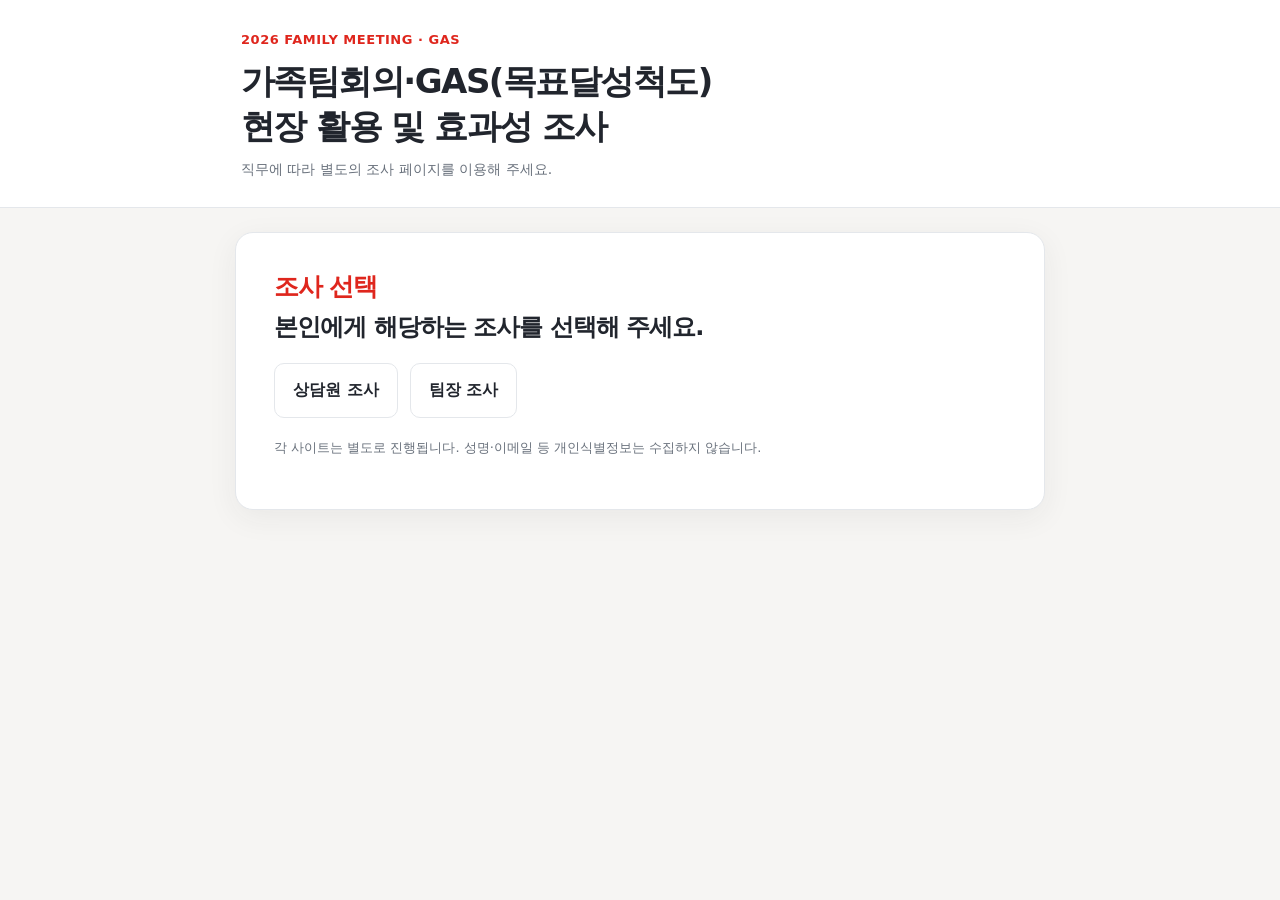
==== commit 90e99fa5: "Split survey into separate role-specific sites" ====
--- a/survey-2026/index.html
+++ b/survey-2026/index.html
@@ -1,21 +1,3 @@
-<!DOCTYPE html><html lang="ko"><head><meta charset="utf-8"><meta name="viewport" content="width=device-width,initial-scale=1"><title>2026 가족팀회의·GAS 현장 활용 및 효과성 조사</title><style>
-:root{font-family:system-ui,"Noto Sans KR",sans-serif;color:#212633;background:#f4f6f8}*{box-sizing:border-box}body{margin:0}header{background:#fff;border-bottom:1px solid #e3e6eb;padding:26px max(16px,calc((100vw - 980px)/2));}h1{font-size:26px;line-height:1.4;margin:8px 0}header p{color:#526072;line-height:1.6}.container{max-width:980px;margin:22px auto;padding:0 16px 70px}.tabs{display:flex;gap:10px;margin:14px 0 20px}.tabs button{padding:12px 24px;border:1px solid #cbd1db;background:white;border-radius:10px;cursor:pointer;font-weight:700}.tabs button.active{background:#9d1d36;color:white;border-color:#9d1d36}.notice{padding:16px 20px;background:white;border:1px solid #e0e4e9;border-radius:12px;line-height:1.75;color:#485266;margin-bottom:16px}.segment{font-size:20px;font-weight:700;margin:36px 0 16px;padding-bottom:12px;border-bottom:2px solid #9d1d36}.question{background:#fff;border:1px solid #e1e5eb;border-radius:14px;margin:12px 0;padding:20px;box-shadow:0 1px 3px #1111}.qhead{display:flex;gap:12px;align-items:flex-start;margin-bottom:13px}.qid{border-radius:7px;background:#f4e6e9;color:#891832;font-size:12px;padding:4px 8px;white-space:nowrap}.qtitle{font-weight:700;line-height:1.6}.hint{color:#697687;font-size:12px;margin:2px 0 14px}.choices{display:grid;gap:10px}.choice{display:flex;gap:9px;align-items:flex-start;line-height:1.4;cursor:pointer}.choice input{accent-color:#9d1d36;margin-top:3px}input[type=number],textarea,input[type=text]{font:inherit;border:1px solid #cbd2db;border-radius:9px;padding:10px;width:100%;max-width:100%}textarea{min-height:83px;margin-top:13px;resize:vertical}.reason{border-left:3px solid #9d1d36;margin-top:18px;padding-left:14px}.reason label{font-weight:650;font-size:14px}footer{position:sticky;bottom:0;background:white;padding:14px 22px;box-shadow:0 -2px 15px #0001;display:flex;justify-content:space-between;gap:12px;align-items:center}.action{border:0;background:#9d1d36;color:white;padding:12px 18px;border-radius:9px;cursor:pointer;font-weight:700}.action.secondary{background:#e9edf1;color:#2b3441}.pill{font-size:12px;color:#657184}.hidden{display:none!important}@media(max-width:640px){h1{font-size:21px}footer{flex-wrap:wrap}.question{padding:15px}}
-</style></head><body><header><div style="font-size:13px;font-weight:800;color:#9d1d36">2026 통합 현황조사 · 설문 미리보기</div><h1>가족팀회의·GAS(목표달성척도)<br>현장 활용 및 효과성 조사</h1><p>상담원과 팀장 설문을 구분하여 확인할 수 있습니다. 다중선택 문항은 선택한 이유를 함께 작성하도록 구성했습니다.</p></header><div class="container"><div class="tabs"><button id="tabc" class="active" onclick="switchTab('상담원')">상담원 설문</button><button id="tabm" onclick="switchTab('팀장')">팀장 설문</button></div><div class="notice"><b>설문 안내</b><br>본 조사는 2023~2026년 가족팀회의 및 GAS 활용 현황, 현장 적용 변화와 교육·슈퍼비전 경험을 확인하기 위한 설문입니다. 성명·이메일 등 개인식별정보는 묻지 않습니다.<br><b>현재는 응답 화면 검토용 사이트입니다.</b> 응답 데이터는 서버에 전송되지 않습니다. 하단의 버튼으로 입력한 답변을 JSON 파일로 저장할 수 있습니다. 기관별 기명 기초자료는 별도 경로로 수집해야 합니다.</div><div id="survey"></div></div><footer><span class="pill" id="progress">응답 현황</span><div style="display:flex;gap:8px"><button class="action secondary" onclick="window.print()">인쇄</button><button class="action" onclick="exportData()">내 응답 파일로 저장</button></div></footer><script>
-const DATA={"상담원":[{"area":"공통","section":"기본 정보","id":"C01","question":"현재 직무(직위)는 무엇입니까?","type":"단일선택","options":"① 상담원 ② 팀장 ③ 시설장","condition":"전체","reason":false,"choices":["상담원","팀장","시설장"]},{"area":"공통","section":"기본 정보","id":"C02","question":"아동보호전문기관 근무 경력은 어느 정도입니까?","type":"단일선택","options":"① 1년 미만 ② 1~3년 미만 ③ 3~5년 미만 ④ 5~10년 미만 ⑤ 10년 이상","condition":"전체","reason":false,"choices":["1년 미만","1~3년 미만","3~5년 미만","5~10년 미만","10년 이상"]},{"area":"가족팀회의","section":"교육·내부 학습","id":"C03","question":"2023~2026년 법인 주관 가족팀회의 교육에 참여한 연도를 모두 선택해 주세요.","type":"복수선택","options":"① 2023년 ② 2024년 ③ 2025년 ④ 2026년 ⑤ 참여한 적 없음","condition":"전체","reason":true,"choices":["2023년","2024년","2025년","2026년","참여한 적 없음"]},{"area":"가족팀회의","section":"교육·내부 학습","id":"C04","question":"기관 내부에서 가족팀회의 관련 학습·교육을 경험한 방식은 무엇입니까?","type":"복수선택","options":"① 기관 자체교육 ② 동료의 전달교육 ③ 사례 공유·토의 ④ 팀장 슈퍼비전 ⑤ 기타 ⑥ 경험 없음","condition":"전체","reason":true,"choices":["기관 자체교육","동료의 전달교육","사례 공유·토의","팀장 슈퍼비전","기타","경험 없음"]},{"area":"가족팀회의","section":"실제 활용","id":"C05","question":"2023~2026년 가족팀회의를 진행한 총 회의 횟수는 몇 회입니까?","type":"숫자 입력","options":"0 이상의 정수(회)","condition":"전체","reason":false,"choices":[]},{"area":"가족팀회의","section":"실제 활용","id":"C06","question":"2023~2026년 가족팀회의를 1회 이상 적용한 가정은 총 몇 가정입니까?","type":"숫자 입력","options":"0 이상의 정수(가정)","condition":"전체","reason":false,"choices":[]},{"area":"가족팀회의","section":"실제 활용","id":"C07","question":"위 적용 가정 중 가족팀회의를 2회 이상 진행한 가정은 몇 가정입니까?","type":"숫자 입력","options":"0 이상의 정수(가정)","condition":"전체","reason":false,"choices":[]},{"area":"가족팀회의","section":"실제 활용","id":"C08","question":"가족팀회의를 어떤 상황의 가정에 적용하였습니까?","type":"복수선택","options":"① 아동·보호자 관계 개선 ② 가족 갈등 조정 ③ 안전·보호계획 수립 ④ 가족 강점·자원 발굴 ⑤ 가족 참여·역할 분담 ⑥ 기타","condition":"적용 가정 1 이상","reason":true,"choices":["아동·보호자 관계 개선","가족 갈등 조정","안전·보호계획 수립","가족 강점·자원 발굴","가족 참여·역할 분담","기타"]},{"area":"가족팀회의","section":"실제 활용","id":"C09","question":"가족팀회의 운영 시 가장 중요하게 고려한 사항은 무엇입니까?","type":"단일선택","options":"① 아동·가족의 자발적 참여 ② 아동·가족의 의견·의사결정 존중 ③ 가족의 강점·자원 활용 ④ 가족 구성원 간 의사소통·관계 개선 ⑤ 가족 주도 문제해결 및 실천계획 ⑥ 기타","condition":"적용 가정 1 이상","reason":false,"choices":["아동·가족의 자발적 참여","아동·가족의 의견·의사결정 존중","가족의 강점·자원 활용","가족 구성원 간 의사소통·관계 개선","가족 주도 문제해결 및 실천계획","기타"]},{"area":"가족팀회의","section":"교육 효과","id":"C10","question":"법인 교육을 통해 가족팀회의의 목적과 주요 운영 절차에 대한 이해가 높아졌다.","type":"5점 동의 척도","options":"① 전혀 그렇지 않다 ② 그렇지 않다 ③ 보통이다 ④ 그렇다 ⑤ 매우 그렇다","condition":"법인 교육 참여자","reason":false,"choices":["전혀 그렇지 않다","그렇지 않다","보통이다","그렇다","매우 그렇다"]},{"area":"가족팀회의","section":"교육 효과","id":"C11","question":"법인 교육을 통해 아동·가족의 의견을 확인하고 의사결정에 반영하는 역량이 향상되었다.","type":"5점 동의 척도","options":"① 전혀 그렇지 않다 ② 그렇지 않다 ③ 보통이다 ④ 그렇다 ⑤ 매우 그렇다","condition":"법인 교육 참여자","reason":false,"choices":["전혀 그렇지 않다","그렇지 않다","보통이다","그렇다","매우 그렇다"]},{"area":"가족팀회의","section":"교육 효과","id":"C12","question":"법인 교육을 통해 가족의 강점과 자원을 발굴·활용하는 역량이 향상되었다.","type":"5점 동의 척도","options":"① 전혀 그렇지 않다 ② 그렇지 않다 ③ 보통이다 ④ 그렇다 ⑤ 매우 그렇다","condition":"법인 교육 참여자","reason":false,"choices":["전혀 그렇지 않다","그렇지 않다","보통이다","그렇다","매우 그렇다"]},{"area":"가족팀회의","section":"교육 효과","id":"C13","question":"법인 교육 이후 아동과 가족의 주도적 참여를 더욱 중요하게 고려하게 되었다.","type":"5점 동의 척도","options":"① 전혀 그렇지 않다 ② 그렇지 않다 ③ 보통이다 ④ 그렇다 ⑤ 매우 그렇다","condition":"법인 교육 참여자","reason":false,"choices":["전혀 그렇지 않다","그렇지 않다","보통이다","그렇다","매우 그렇다"]},{"area":"가족팀회의","section":"교육 효과","id":"C14","question":"법인 교육에서 배운 내용이 실제 가족팀회의 운영에 도움이 되었다. ","type":"5점 동의 척도","options":"① 전혀 그렇지 않다 ② 그렇지 않다 ③ 보통이다 ④ 그렇다 ⑤ 매우 그렇다","condition":"법인 교육 참여+적용 가정 1 이상","reason":false,"choices":["전혀 그렇지 않다","그렇지 않다","보통이다","그렇다","매우 그렇다"]},{"area":"가족팀회의","section":"적용 변화","id":"C15","question":"가족팀회의 적용 경험을 통해 아동·가족의 의사결정 참여가 강화되었다.","type":"5점 동의 척도","options":"① 전혀 그렇지 않다 ② 그렇지 않다 ③ 보통이다 ④ 그렇다 ⑤ 매우 그렇다","condition":"적용 가정 1 이상","reason":false,"choices":["전혀 그렇지 않다","그렇지 않다","보통이다","그렇다","매우 그렇다"]},{"area":"가족팀회의","section":"적용 변화","id":"C16","question":"가족팀회의 적용 경험을 통해 가족이 주도하는 문제해결 및 실천계획 수립이 강화되었다.","type":"5점 동의 척도","options":"① 전혀 그렇지 않다 ② 그렇지 않다 ③ 보통이다 ④ 그렇다 ⑤ 매우 그렇다","condition":"적용 가정 1 이상","reason":false,"choices":["전혀 그렇지 않다","그렇지 않다","보통이다","그렇다","매우 그렇다"]},{"area":"가족팀회의","section":"적용 변화","id":"C17","question":"가족팀회의 적용 경험은 사례관리의 가족 중심 접근에 도움이 되었다.","type":"5점 동의 척도","options":"① 전혀 그렇지 않다 ② 그렇지 않다 ③ 보통이다 ④ 그렇다 ⑤ 매우 그렇다","condition":"적용 가정 1 이상","reason":false,"choices":["전혀 그렇지 않다","그렇지 않다","보통이다","그렇다","매우 그렇다"]},{"area":"가족팀회의","section":"적용 변화","id":"C18","question":"가족팀회의 적용 시 긍정적 변화에 도움이 된 요인은 무엇입니까?","type":"최대 2개 복수선택","options":"① 교육 내용의 현장 적합성 ② 반복 학습·실습 ③ 직접 적용 경험 ④ 팀장 슈퍼비전·피드백 ⑤ 관장(시설장) 슈퍼비전·피드백 ⑥ 동료의 사례 공유 ⑦ 가족의 자발적 참여 ⑧ 기타","condition":"적용 가정 1 이상","reason":true,"choices":["교육 내용의 현장 적합성","반복 학습·실습","직접 적용 경험","팀장 슈퍼비전·피드백","관장(시설장) 슈퍼비전·피드백","동료의 사례 공유","가족의 자발적 참여","기타"]},{"area":"가족팀회의","section":"제약·지원","id":"C19","question":"가족팀회의 활용에서 겪은 어려움이나 미활용 사유를 선택해 주세요.","type":"최대 3개 복수선택","options":"① 사례관리 업무량·시간 부족 ② 적합 사례 선정의 어려움 ③ 아동·가족의 참여 유도 어려움 ④ 교육 내용과 현장 상황의 차이 ⑤ 실무 역량 부족 ⑥ 팀장 슈퍼비전 부족 ⑦ 시설장(관장) 슈퍼비전 부족 ⑧ 기관 내 운영체계 부족 ⑨ 기타(직접 입력) ⑩ 어려움 없음","condition":"전체","reason":true,"choices":["사례관리 업무량·시간 부족","적합 사례 선정의 어려움","아동·가족의 참여 유도 어려움","교육 내용과 현장 상황의 차이","실무 역량 부족","팀장 슈퍼비전 부족","시설장(관장) 슈퍼비전 부족","기관 내 운영체계 부족","기타(직접 입력)","어려움 없음"]},{"area":"가족팀회의","section":"제약·지원","id":"C20","question":"가족팀회의 지속 활용을 위해 가장 우선적으로 필요한 사항은 무엇입니까?","type":"단일선택","options":"① 업무량·일정 조정 ② 대상 가정 선정 기준 ③ 가족 참여 촉진 방법 ④ 사례 중심 자체교육 ⑤ 팀장 슈퍼비전 ⑥ 운영절차·자료 표준화 ⑦ 기타","condition":"전체","reason":false,"choices":["업무량·일정 조정","대상 가정 선정 기준","가족 참여 촉진 방법","사례 중심 자체교육","팀장 슈퍼비전","운영절차·자료 표준화","기타"]},{"area":"가족팀회의","section":"제약·지원","id":"C21","question":"기관 자체 가족팀회의 교육에서 우선 다룰 내용은 무엇입니까?","type":"최대 2개 복수선택","options":"① 기본 개념·절차 ② 적용 가정 선정 ③ 참여 촉진 ④ 실제 사례 실습 ⑤ 진행·의사소통 ⑥ 후속 사례관리 ⑦ 기타","condition":"전체","reason":true,"choices":["기본 개념·절차","적용 가정 선정","참여 촉진","실제 사례 실습","진행·의사소통","후속 사례관리","기타"]},{"area":"가족팀회의","section":"제약·지원","id":"C22","question":"법인이 우선 수행할 역할은 무엇입니까?","type":"최대 2개 복수선택","options":"① 교육·실습자료 ② 사례·운영 경험 공유 ③ 매뉴얼·서식 ④ 기관 내부 강사·전달교육 지원 ⑤ 팀장 슈퍼비전 자료 ⑥ 적용 현황 점검 기준 ⑦ 기타","condition":"전체","reason":true,"choices":["교육·실습자료","사례·운영 경험 공유","매뉴얼·서식","기관 내부 강사·전달교육 지원","팀장 슈퍼비전 자료","적용 현황 점검 기준","기타"]},{"area":"가족팀회의","section":"서술 의견","id":"C23","question":"가족팀회의 활용 과정의 어려움 또는 개선 의견을 구체적으로 적어 주세요.","type":"장문 자유서술","options":"선택 응답","condition":"전체","reason":false,"choices":[]},{"area":"GAS","section":"교육·내부 학습","id":"C24","question":"2023년 법인에서 지원한 GAS(목표달성척도) 온라인 교육을 수강한 적이 있습니까?","type":"단일선택","options":"① 예 ② 아니요","condition":"전체","reason":false,"choices":["예","아니요"]},{"area":"GAS","section":"교육·내부 학습","id":"C25","question":"기관 내부에서 GAS 관련 교육이나 학습을 경험한 방식은 무엇입니까?","type":"복수선택","options":"① 기관 자체교육 ② 동료의 전달교육 ③ 사례 공유·토의 ④ 팀장 슈퍼비전 ⑤ 기타 ⑥ 경험 없음","condition":"전체","reason":true,"choices":["기관 자체교육","동료의 전달교육","사례 공유·토의","팀장 슈퍼비전","기타","경험 없음"]},{"area":"GAS","section":"실제 활용","id":"C27","question":"2023~2026년 GAS를 적용한 고유 사례는 몇 사례입니까?","type":"숫자 입력","options":"0 이상의 정수(사례)","condition":"전체","reason":false,"choices":[]},{"area":"GAS","section":"실제 활용","id":"C28","question":"최근 12개월 GAS 실행은 총 몇 건입니까?","type":"숫자 입력","options":"0 이상의 정수(건)","condition":"전체","reason":false,"choices":[]},{"area":"GAS","section":"실제 활용","id":"C29","question":"위 최근 12개월 실행 중 심층사례관리강화사업 프로세스에서 실행한 건수는 몇 건입니까?","type":"숫자 입력","options":"0 이상의 정수(건)","condition":"전체","reason":false,"choices":[]},{"area":"GAS","section":"실제 활용","id":"C30","question":"위 최근 12개월 실행 중 일반 사례관리 과정에서 실행한 건수는 몇 건입니까?","type":"숫자 입력","options":"0 이상의 정수(건)","condition":"전체","reason":false,"choices":[]},{"area":"GAS","section":"실제 활용","id":"C31","question":"2023~2026년 GAS를 적용한 고유 사례 중 목표달성 수준 평가까지 완료한 사례는 몇 사례입니까?","type":"숫자 입력","options":"0 이상의 정수(사례)","condition":"전체","reason":false,"choices":[]},{"area":"GAS","section":"실제 활용","id":"C32","question":"GAS를 사례관리 과정 중 어떤 단계에 주로 활용했습니까?","type":"복수선택","options":"① 초기 사정·목표설정 ② 개입계획 수립 ③ 개입 경과 점검 ④ 종결·목표달성 평가 ⑤ 기타","condition":"GAS 적용 1사례 이상","reason":true,"choices":["초기 사정·목표설정","개입계획 수립","개입 경과 점검","종결·목표달성 평가","기타"]},{"area":"GAS","section":"교육·학습 효과","id":"C33","question":"GAS 관련 교육·학습을 통해 구체적인 목표를 설정하는 방법에 대한 이해가 높아졌다.","type":"5점 동의 척도","options":"① 전혀 그렇지 않다 ② 그렇지 않다 ③ 보통이다 ④ 그렇다 ⑤ 매우 그렇다","condition":"법인 교육 또는 내부 학습 경험자","reason":false,"choices":["전혀 그렇지 않다","그렇지 않다","보통이다","그렇다","매우 그렇다"]},{"area":"GAS","section":"교육·학습 효과","id":"C34","question":"GAS 관련 교육·학습을 통해 5단계 목표달성 기준을 설정하는 역량이 높아졌다.","type":"5점 동의 척도","options":"① 전혀 그렇지 않다 ② 그렇지 않다 ③ 보통이다 ④ 그렇다 ⑤ 매우 그렇다","condition":"법인 교육 또는 내부 학습 경험자","reason":false,"choices":["전혀 그렇지 않다","그렇지 않다","보통이다","그렇다","매우 그렇다"]},{"area":"GAS","section":"적용 변화","id":"C35","question":"GAS 활용으로 사례관리 목표가 이전보다 구체적으로 설정되었다.","type":"5점 동의 척도","options":"① 전혀 그렇지 않다 ② 그렇지 않다 ③ 보통이다 ④ 그렇다 ⑤ 매우 그렇다","condition":"GAS 적용 1사례 이상","reason":false,"choices":["전혀 그렇지 않다","그렇지 않다","보통이다","그렇다","매우 그렇다"]},{"area":"GAS","section":"적용 변화","id":"C36","question":"GAS 활용으로 개입 과정과 변화 정도를 체계적으로 점검할 수 있었다.","type":"5점 동의 척도","options":"① 전혀 그렇지 않다 ② 그렇지 않다 ③ 보통이다 ④ 그렇다 ⑤ 매우 그렇다","condition":"GAS 적용 1사례 이상","reason":false,"choices":["전혀 그렇지 않다","그렇지 않다","보통이다","그렇다","매우 그렇다"]},{"area":"GAS","section":"적용 변화","id":"C37","question":"GAS 활용은 아동·가족의 변화와 목표달성 수준을 확인하는 데 도움이 되었다.","type":"5점 동의 척도","options":"① 전혀 그렇지 않다 ② 그렇지 않다 ③ 보통이다 ④ 그렇다 ⑤ 매우 그렇다","condition":"GAS 적용 1사례 이상","reason":false,"choices":["전혀 그렇지 않다","그렇지 않다","보통이다","그렇다","매우 그렇다"]},{"area":"GAS","section":"적용 변화","id":"C38","question":"GAS의 활용을 지속하는 데 도움이 된 요인은 무엇입니까?","type":"최대 2개 복수선택","options":"① 2023년 법인 교육 ② 기관 자체교육·전달 ③ 직접 활용 경험 ④ 팀장 안내·점검 ⑤ 시설장(관장) 슈퍼비전 ⑥ 목표·성과 확인의 유용성 ⑦ 기타","condition":"GAS 적용 1사례 이상","reason":true,"choices":["2023년 법인 교육","기관 자체교육·전달","직접 활용 경험","팀장 안내·점검","시설장(관장) 슈퍼비전","목표·성과 확인의 유용성","기타"]},{"area":"GAS","section":"슈퍼비전 효과","id":"C38-SV","question":"GAS 관련 팀장 슈퍼비전은 5단계 달성 기준 설정과 평가의 적절성을 높이는 데 도움이 된다.","type":"5점 동의 척도","options":"① 전혀 그렇지 않다 ② 그렇지 않다 ③ 보통이다 ④ 그렇다 ⑤ 매우 그렇다","condition":"팀장 슈퍼비전 경험자","reason":false,"choices":["전혀 그렇지 않다","그렇지 않다","보통이다","그렇다","매우 그렇다"]},{"area":"GAS","section":"제약·지원","id":"C39","question":"GAS 활용에 어려움이 있었거나 활용하지 못한 이유는 무엇입니까?","type":"최대 3개 복수선택","options":"① 사례관리 업무량·시간 부족 ② 적합 사례 선정의 어려움 ③ 아동·가족의 참여 유도 어려움 ④ 교육 내용과 현장 상황의 차이 ⑤ 실무 역량 부족 ⑥ 목표 설정·5단계 기준 설정의 어려움 ⑦ 실행·기록 절차의 복잡성 ⑧ 기관 내 관리체계 부족 ⑨ 기타(직접 입력) ⑩ 어려움 없음","condition":"전체","reason":true,"choices":["사례관리 업무량·시간 부족","적합 사례 선정의 어려움","아동·가족의 참여 유도 어려움","교육 내용과 현장 상황의 차이","실무 역량 부족","목표 설정·5단계 기준 설정의 어려움","실행·기록 절차의 복잡성","기관 내 관리체계 부족","기타(직접 입력)","어려움 없음"]},{"area":"GAS","section":"제약·지원","id":"C40","question":"GAS를 일반 사례관리 과정까지 확대 적용하기 위해 가장 필요한 것은 무엇입니까?","type":"단일선택","options":"① 적용 기준·절차 안내 ② 목표 설정·평가 기준 자료 ③ 기관 자체교육 ④ 실무자 사례 공유 ⑤ 팀장 슈퍼비전 ⑥ 기록·관리체계 마련 ⑦ 기타","condition":"전체","reason":false,"choices":["적용 기준·절차 안내","목표 설정·평가 기준 자료","기관 자체교육","실무자 사례 공유","팀장 슈퍼비전","기록·관리체계 마련","기타"]},{"area":"GAS","section":"제약·지원","id":"C41","question":"법인이 우선 수행할 역할은 무엇입니까?","type":"최대 2개 복수선택","options":"① 공통 활용기준 안내 ② 교육·전달 자료 ③ 목표달성 기준 예시 ④ 실무사례 공유 ⑤ 평가·기록 서식 ⑥ 활용 현황 후속 점검 ⑦ 기타","condition":"전체","reason":true,"choices":["공통 활용기준 안내","교육·전달 자료","목표달성 기준 예시","실무사례 공유","평가·기록 서식","활용 현황 후속 점검","기타"]},{"area":"GAS","section":"서술 의견","id":"C42","question":"GAS의 지속 활용 또는 일반 사례관리 확대 적용을 위한 제안을 적어 주세요.","type":"장문 자유서술","options":"선택 응답","condition":"전체","reason":false,"choices":[]}],"팀장":[{"area":"공통","section":"기본 정보","id":"M01","question":"현재 직무(직위)는 무엇입니까?","type":"단일선택","options":"① 팀장 ② 시설장 ③ 상담원","condition":"전체","reason":false,"choices":["팀장","시설장","상담원"]},{"area":"공통","section":"기본 정보","id":"M02","question":"아동보호전문기관 근무 경력은 어느 정도입니까?","type":"단일선택","options":"① 1년 미만 ② 1~3년 미만 ③ 3~5년 미만 ④ 5~10년 미만 ⑤ 10년 이상","condition":"전체","reason":false,"choices":["1년 미만","1~3년 미만","3~5년 미만","5~10년 미만","10년 이상"]},{"area":"가족팀회의","section":"교육·내부 학습","id":"M03","question":"2023~2026년 법인 주관 가족팀회의 교육에 직접 참여한 연도를 모두 선택해 주세요.","type":"복수선택","options":"① 2023년 ② 2024년 ③ 2025년 ④ 2026년 ⑤ 참여한 적 없음","condition":"전체","reason":true,"choices":["2023년","2024년","2025년","2026년","참여한 적 없음"]},{"area":"가족팀회의","section":"교육·내부 학습","id":"M04","question":"기관에서 가족팀회의 관련 교육 내용을 내부에 전달·공유한 방식은 무엇입니까?","type":"복수선택","options":"① 자체교육 ② 교육 참여자의 전달교육 ③ 사례 공유·토의 ④ 슈퍼비전 ⑤ 신규 종사자 교육 ⑥ 기타 ⑦ 없음","condition":"전체","reason":true,"choices":["자체교육","교육 참여자의 전달교육","사례 공유·토의","슈퍼비전","신규 종사자 교육","기타","없음"]},{"area":"가족팀회의","section":"기관 활용 관리","id":"M05","question":"2023~2026년 기관 차원에서 가족팀회의 적용 실적을 관리하고 있습니까?","type":"단일선택","options":"① 회의 횟수·적용 가정 수·반복 적용까지 관리 ② 일부 항목 관리 ③ 개별 기록만 존재 ④ 별도 관리하지 않음","condition":"전체","reason":false,"choices":["회의 횟수·적용 가정 수·반복 적용까지 관리","일부 항목 관리","개별 기록만 존재","별도 관리하지 않음"]},{"area":"가족팀회의","section":"기관 활용 관리","id":"M06","question":"가족팀회의 적용 가정의 2회 이상 반복 활용 여부를 점검하고 있습니까?","type":"단일선택","options":"① 정기적으로 점검 ② 필요 시 점검 ③ 기록만 하고 별도 점검하지 않음 ④ 기록·점검하지 않음","condition":"전체","reason":false,"choices":["정기적으로 점검","필요 시 점검","기록만 하고 별도 점검하지 않음","기록·점검하지 않음"]},{"area":"가족팀회의","section":"교육·슈퍼비전 효과","id":"M07","question":"다년간 법인 교육 지원은 기관 종사자의 가족팀회의 이해와 운영 역량을 높이는 데 도움이 되었다.","type":"5점 동의 척도","options":"① 전혀 그렇지 않다 ② 그렇지 않다 ③ 보통이다 ④ 그렇다 ⑤ 매우 그렇다","condition":"전체","reason":false,"choices":["전혀 그렇지 않다","그렇지 않다","보통이다","그렇다","매우 그렇다"]},{"area":"가족팀회의","section":"교육·슈퍼비전 효과","id":"M08","question":"가족팀회의 적용을 통한 아동·가족 중심 사례 논의가 기관 내에서 확대되었다.","type":"5점 동의 척도","options":"① 전혀 그렇지 않다 ② 그렇지 않다 ③ 보통이다 ④ 그렇다 ⑤ 매우 그렇다","condition":"전체","reason":false,"choices":["전혀 그렇지 않다","그렇지 않다","보통이다","그렇다","매우 그렇다"]},{"area":"가족팀회의","section":"교육·슈퍼비전 효과","id":"M09","question":"가족팀회의에 대한 팀장 슈퍼비전은 가족의 의견 반영과 실천계획 수립에 도움이 되었다.","type":"5점 동의 척도","options":"① 전혀 그렇지 않다 ② 그렇지 않다 ③ 보통이다 ④ 그렇다 ⑤ 매우 그렇다","condition":"전체","reason":false,"choices":["전혀 그렇지 않다","그렇지 않다","보통이다","그렇다","매우 그렇다"]},{"area":"가족팀회의","section":"기관 내 확산","id":"M10","question":"기관 내 가족팀회의 학습 및 슈퍼비전은 어떻게 운영하고 있습니까?","type":"복수선택","options":"① 정기 자체교육 ② 신규 종사자 전달교육 ③ 실제 사례 중심 팀장 슈퍼비전 ④ 관장(시설장) 슈퍼비전 ⑤ 동료 사례공유 ⑥ 별도 운영 없음 ⑦ 기타","condition":"전체","reason":true,"choices":["정기 자체교육","신규 종사자 전달교육","실제 사례 중심 팀장 슈퍼비전","관장(시설장) 슈퍼비전","동료 사례공유","별도 운영 없음","기타"]},{"area":"가족팀회의","section":"기관 내 확산","id":"M11","question":"현재 기관은 법인의 추가 교육 없이 가족팀회의를 자체적으로 교육·운영할 수 있다고 생각하십니까?","type":"5점 동의 척도","options":"① 전혀 그렇지 않다 ② 그렇지 않다 ③ 보통이다 ④ 그렇다 ⑤ 매우 그렇다","condition":"전체","reason":false,"choices":["전혀 그렇지 않다","그렇지 않다","보통이다","그렇다","매우 그렇다"]},{"area":"가족팀회의","section":"제약·지원","id":"M12","question":"기관 내 가족팀회의 활용·확산을 저해하는 요인은 무엇입니까?","type":"최대 3개 복수선택","options":"① 사례관리 업무량·시간 부족 ② 적합 사례 선정의 어려움 ③ 아동·가족의 참여 유도 어려움 ④ 교육 내용과 현장 상황의 차이 ⑤ 실무 역량 부족 ⑥ 팀장 슈퍼비전 부족 ⑦ 상급자(관장)의 슈퍼비전 부족 ⑧ 기관 내 운영체계 부족 ⑨ 기타(직접 입력) ⑩ 어려움 없음","condition":"전체","reason":true,"choices":["사례관리 업무량·시간 부족","적합 사례 선정의 어려움","아동·가족의 참여 유도 어려움","교육 내용과 현장 상황의 차이","실무 역량 부족","팀장 슈퍼비전 부족","상급자(관장)의 슈퍼비전 부족","기관 내 운영체계 부족","기타(직접 입력)","어려움 없음"]},{"area":"가족팀회의","section":"제약·지원","id":"M13","question":"가족팀회의 자체 운영체계 확립을 위해 우선 필요한 사항은 무엇입니까?","type":"최대 2개 복수선택","options":"① 기관 자체교육·내부 강사 ② 사례 공유·실습 ③ 팀장 슈퍼비전 기준 ④ 상급자(관장)의 슈퍼비전 및 피드백 체계 ⑤ 적용 가정 선정 기준 ⑥ 회의 실적·반복 활용 관리 ⑦ 표준 운영자료 ⑧ 기타","condition":"전체","reason":true,"choices":["기관 자체교육·내부 강사","사례 공유·실습","팀장 슈퍼비전 기준","상급자(관장)의 슈퍼비전 및 피드백 체계","적용 가정 선정 기준","회의 실적·반복 활용 관리","표준 운영자료","기타"]},{"area":"가족팀회의","section":"제약·지원","id":"M14","question":"법인이 우선 수행할 역할은 무엇입니까?","type":"최대 2개 복수선택","options":"① 교육·실습자료 공유 ② 운영 우수사례 공유 ③ 팀장 및 상급자(관장) 슈퍼비전 참고자료 ④ 운영·집계 기준 안내 ⑤ 기관별 활용 유지 점검 ⑥ 기타","condition":"전체","reason":true,"choices":["교육·실습자료 공유","운영 우수사례 공유","팀장 및 상급자(관장) 슈퍼비전 참고자료","운영·집계 기준 안내","기관별 활용 유지 점검","기타"]},{"area":"가족팀회의","section":"서술 의견","id":"M15","question":"기관의 가족팀회의 자체 운영을 위해 필요한 구체적 개선 과제를 적어 주세요.","type":"장문 자유서술","options":"선택 응답","condition":"전체","reason":false,"choices":[]},{"area":"GAS","section":"교육·내부 학습","id":"M16","question":"2023년 법인 주관 GAS 온라인 교육을 직접 수강한 적이 있습니까?","type":"단일선택","options":"① 예 ② 아니요","condition":"전체","reason":false,"choices":["예","아니요"]},{"area":"GAS","section":"교육·내부 학습","id":"M17","question":"2023년 이후 기관 내 GAS 관련 자체교육·전달교육을 운영한 경험이 있습니까?","type":"복수선택","options":"① 자체교육 ② 동료 전달교육 ③ 사례 공유·토의 ④ 팀장 슈퍼비전 ⑤ 신규 종사자 교육 ⑥ 없음 ⑦ 기타","condition":"전체","reason":true,"choices":["자체교육","동료 전달교육","사례 공유·토의","팀장 슈퍼비전","신규 종사자 교육","없음","기타"]},{"area":"GAS","section":"기관 활용 관리","id":"M19","question":"기관에서 GAS 활용 실적을 어떤 범위까지 관리하고 있습니까?","type":"단일선택","options":"① 심층사업·일반 사례관리 및 평가 완료 실적 모두 관리 ② 심층사업 실적만 관리 ③ 개별 기록만 존재 ④ 별도 관리하지 않음","condition":"전체","reason":false,"choices":["심층사업·일반 사례관리 및 평가 완료 실적 모두 관리","심층사업 실적만 관리","개별 기록만 존재","별도 관리하지 않음"]},{"area":"GAS","section":"기관 활용 관리","id":"M20","question":"GAS를 일반 사례관리 과정에서 활용하도록 안내하고 있습니까?","type":"단일선택","options":"① 기관 차원에서 상시 안내·적용 ② 일부 사례에 시범 활용 ③ 필요 시 개별 안내 ④ 안내·활용하지 않음","condition":"전체","reason":false,"choices":["기관 차원에서 상시 안내·적용","일부 사례에 시범 활용","필요 시 개별 안내","안내·활용하지 않음"]},{"area":"GAS","section":"교육·슈퍼비전 효과","id":"M22","question":"GAS는 목표를 구체화하고 개입 과정을 점검하는 데 도움이 된다.","type":"5점 동의 척도","options":"① 전혀 그렇지 않다 ② 그렇지 않다 ③ 보통이다 ④ 그렇다 ⑤ 매우 그렇다","condition":"전체","reason":false,"choices":["전혀 그렇지 않다","그렇지 않다","보통이다","그렇다","매우 그렇다"]},{"area":"GAS","section":"교육·슈퍼비전 효과","id":"M23","question":"GAS 관련 팀장 슈퍼비전은 5단계 달성 기준 설정과 평가의 적절성을 높이는 데 도움이 된다.","type":"5점 동의 척도","options":"① 전혀 그렇지 않다 ② 그렇지 않다 ③ 보통이다 ④ 그렇다 ⑤ 매우 그렇다","condition":"전체","reason":false,"choices":["전혀 그렇지 않다","그렇지 않다","보통이다","그렇다","매우 그렇다"]},{"area":"GAS","section":"기관 내 확산","id":"M24","question":"기관에서 GAS 운영과 슈퍼비전을 위해 시행 중인 방식은 무엇입니까?","type":"복수선택","options":"① 목표 설정 사례 검토 ② 5단계 기준·평가 피드백 ③ 정기 사례 공유 ④ 신규 종사자 교육 ⑤ 기록·평가 완료 점검 ⑥ 별도 운영 없음 ⑦ 기타","condition":"전체","reason":true,"choices":["목표 설정 사례 검토","5단계 기준·평가 피드백","정기 사례 공유","신규 종사자 교육","기록·평가 완료 점검","별도 운영 없음","기타"]},{"area":"GAS","section":"기관 내 확산","id":"M25","question":"기관이 GAS를 심층사업뿐 아니라 일반 사례관리에도 자체적으로 활용·관리할 수 있다고 생각하십니까?","type":"5점 동의 척도","options":"① 전혀 그렇지 않다 ② 그렇지 않다 ③ 보통이다 ④ 그렇다 ⑤ 매우 그렇다","condition":"전체","reason":false,"choices":["전혀 그렇지 않다","그렇지 않다","보통이다","그렇다","매우 그렇다"]},{"area":"GAS","section":"제약·지원","id":"M26","question":"GAS의 현장 활용 및 일반 사례관리 확대를 저해하는 요인은 무엇입니까?","type":"최대 3개 복수선택","options":"① 사례관리 업무량·시간 부족 ② 적합 사례 선정의 어려움 ③ 아동·가족의 참여 유도 어려움 ④ 교육 내용과 현장 상황의 차이 ⑤ 실무 역량 부족 ⑥ 목표 설정·5단계 기준 설정의 어려움 ⑦ 실행·기록 절차의 복잡성 ⑧ 기관 내 관리체계 부족 ⑨ 기타(직접 입력) ⑩ 어려움 없음","condition":"전체","reason":true,"choices":["사례관리 업무량·시간 부족","적합 사례 선정의 어려움","아동·가족의 참여 유도 어려움","교육 내용과 현장 상황의 차이","실무 역량 부족","목표 설정·5단계 기준 설정의 어려움","실행·기록 절차의 복잡성","기관 내 관리체계 부족","기타(직접 입력)","어려움 없음"]},{"area":"GAS","section":"제약·지원","id":"M27","question":"GAS를 지속 활용하기 위해 기관에서 우선 마련해야 할 운영 조건은 무엇입니까?","type":"최대 2개 복수선택","options":"① 자체교육·전달교육 ② 목표 설정·평가 기준 ③ 팀장 슈퍼비전 ④ 적용 사례 선정 기준 ⑤ 사업 내·외 활용 절차 ⑥ 기록·평가 완료 점검 ⑦ 기타","condition":"전체","reason":true,"choices":["자체교육·전달교육","목표 설정·평가 기준","팀장 슈퍼비전","적용 사례 선정 기준","사업 내·외 활용 절차","기록·평가 완료 점검","기타"]},{"area":"GAS","section":"제약·지원","id":"M28","question":"법인이 우선 수행할 역할은 무엇입니까?","type":"최대 2개 복수선택","options":"① 공통 기준·활용 절차 안내 ② 자체교육·전달 자료 ③ 목표달성 기준 예시 ④ 사업 외 적용 우수사례 공유 ⑤ 실적·평가 완료 점검 기준 ⑥ 후속 점검 ⑦ 기타","condition":"전체","reason":true,"choices":["공통 기준·활용 절차 안내","자체교육·전달 자료","목표달성 기준 예시","사업 외 적용 우수사례 공유","실적·평가 완료 점검 기준","후속 점검","기타"]},{"area":"GAS","section":"서술 의견","id":"M29","question":"GAS의 기관 자체 운영과 일반 사례관리 확산을 위해 필요한 구체적 개선 과제를 적어 주세요.","type":"장문 자유서술","options":"선택 응답","condition":"전체","reason":false,"choices":[]}]};
-const answers={'상담원':{},'팀장':{}};let active='상담원';
-function safe(s){return String(s??'').replace(/[&<>"']/g,a=>({'&':'&amp;','<':'&lt;','>':'&gt;','"':'&quot;',"'":'&#39;'}[a]))}
-function condOk(q){const c=q.condition||'';if(c.includes('법인 교육 참여자')||c.includes('법인 교육 참여+')){const v=answers[active]['C03'];if(!(Array.isArray(v)&&v.some(x=>/20(23|24|25|26)년/.test(x))))return false}if(c.includes('GAS 적용 1사례 이상')){if(+answers[active]['C27']<=0)return false}if(c.includes('적용 가정 1 이상')||c.includes('적용 가정 1 이상')){if(+answers[active]['C06']<=0)return false}if(c.includes('팀장 슈퍼비전 경험자')){const x=answers[active]['C25']||[];if(!x.some?.(e=>e.includes('팀장 슈퍼비전')))return false}if(c.includes('법인 교육 또는 내부 학습 경험자')){const x=answers[active]['C25']||[];if(answers[active]['C24']!=='예'&&!(Array.isArray(x)&&x.some(e=>!e.includes('경험 없음'))))return false}return true}
-function switchTab(t){active=t;document.querySelector('#tabc').classList.toggle('active',t==='상담원');document.querySelector('#tabm').classList.toggle('active',t==='팀장');render();window.scrollTo({top:0,behavior:'smooth'})}
-function make(q){const multi=/복수선택|중복선택/.test(q.type),num=/숫자|정수/.test(q.type),long=/서술|장문/.test(q.type),choices=q.choices||[];let h=`<div class="question" data-q="${q.id}"><div class="qhead"><span class="qid">${safe(q.id)}</span><div class="qtitle">${safe(q.question)}</div></div><div class="hint">${safe(q.type)} · ${safe(q.condition||'전체')}</div>`;
-if(num)h+=`<input type="number" min="0" step="1" data-entry="${q.id}" placeholder="해당 실적이 없으면 0 입력" value="${safe(answers[active][q.id]??'')}">`;
-else if(long||(!choices.length&&!/5점/.test(q.type)))h+=`<textarea data-entry="${q.id}" placeholder="의견을 입력해 주세요">${safe(answers[active][q.id]??'')}</textarea>`;
-else{const arr=Array.isArray(answers[active][q.id])?answers[active][q.id]:[answers[active][q.id]];const max=(q.type.match(/최대\s*(\d+)/)||[])[1];h+=`<div class="choices">${choices.map((o,i)=>`<label class="choice"><input type="${multi?'checkbox':'radio'}" name="${q.id}" value="${safe(o)}" data-choice="${q.id}" ${arr.includes(o)?'checked':''}><span>${safe(o)}</span></label>`).join('')}</div>`;if(max)h+=`<div class="hint">최대 ${max}개 선택</div>`}
-if(multi)h+=`<div class="reason"><label for="reason-${q.id}">선택한 항목의 구체적인 사유를 작성해 주세요.</label><textarea id="reason-${q.id}" data-reason="${q.id}" placeholder="어떤 경험이나 상황 때문에 해당 항목을 선택했는지 작성해 주세요">${safe(answers[active][q.id+'__reason']??'')}</textarea></div>`;
-return h+'</div>'}
-function render(){let h='',last='';for(const q of DATA[active]){if(!condOk(q))continue;const heading=q.area+' · '+q.section;if(heading!==last){h+=`<div class="segment">${safe(heading)}</div>`;last=heading}h+=make(q)}document.querySelector('#survey').innerHTML=h;updateProgress()}
-function updateProgress(){const a=answers[active];const count=DATA[active].filter(q=>a[q.id]!=null&&a[q.id]!==''&&(!Array.isArray(a[q.id])||a[q.id].length>0)).length;document.querySelector('#progress').textContent=`${active} 설문 · ${count}/${DATA[active].length}문항 입력`}
-document.addEventListener('input',e=>{let t=e.target;if(t.dataset.entry){answers[active][t.dataset.entry]=t.value;updateProgress()}if(t.dataset.reason)answers[active][t.dataset.reason+'__reason']=t.value});
-document.addEventListener('change',e=>{let t=e.target;if(!t.dataset.choice)return;const q=DATA[active].find(q=>q.id===t.dataset.choice);if(!q)return;const multi=/복수선택|중복선택/.test(q.type);if(!multi){answers[active][q.id]=t.value}else{let vals=[...document.querySelectorAll(`input[name="${q.id}"]:checked`)].map(n=>n.value);const max=Number((q.type.match(/최대\s*(\d+)/)||[])[1]||999);const none=vals.find(x=>/^(없음|경험 없음|별도 운영 없음|어려움 없음)$/.test(x));if(none){vals=[none];document.querySelectorAll(`input[name="${q.id}"]`).forEach(n=>n.checked=(n.value===none))}else if(vals.length>max){t.checked=false;vals=vals.filter(v=>v!==t.value);alert(`최대 ${max}개 선택할 수 있습니다.`)}answers[active][q.id]=vals}if(['C03','C06','C24','C25','C27'].includes(q.id))render();else updateProgress()});
-function exportData(){const payload={notice:'검토용 사이트 응답: 서버 저장되지 않음',role:active,exportedAt:new Date().toISOString(),answers:answers[active]};const blob=new Blob([JSON.stringify(payload,null,2)],{type:'application/json'});const a=document.createElement('a');a.href=URL.createObjectURL(blob);a.download=`2026_가족팀회의_GAS_${active}_응답.json`;a.click();setTimeout(()=>URL.revokeObjectURL(a.href),1000)}
-render();
-</script></body></html>+<!doctype html><html lang="ko"><head><meta charset="utf-8"><meta name="viewport" content="width=device-width,initial-scale=1"><title>2026 가족팀회의·GAS 조사</title><link rel="stylesheet" href="./style.css?v=20261119-3"></head><body>
+<header class="hero"><div class="hero-inner"><div class="eyebrow">2026 FAMILY MEETING · GAS</div><h1>가족팀회의·GAS(목표달성척도)<br>현장 활용 및 효과성 조사</h1><p>직무에 따라 별도의 조사 페이지를 이용해 주세요.</p></div></header>
+<main class="wrap"><div class="panel"><h2 class="area">조사 선택</h2><h3 class="section">본인에게 해당하는 조사를 선택해 주세요.</h3><nav class="page-links"><a href="./counselor/">상담원 조사</a><a href="./manager/">팀장 조사</a></nav><p class="muted">각 사이트는 별도로 진행됩니다. 성명·이메일 등 개인식별정보는 수집하지 않습니다.</p></div></main></body></html>
--- a/survey-2026/style.css
+++ b/survey-2026/style.css
@@ -0,0 +1,59 @@
+
+:root{--red:#df261d;--red-dark:#b92118;--ink:#21252d;--muted:#69717c;--line:#e4e7eb;--bg:#f6f5f3;--pale:#fff0ee;--white:#fff}
+*{box-sizing:border-box}
+body{margin:0;background:var(--bg);font-family:Pretendard,"Apple SD Gothic Neo","Malgun Gothic",system-ui,sans-serif;color:var(--ink);line-height:1.55}
+button,input,textarea{font:inherit}
+button{cursor:pointer}
+button:focus-visible,input:focus-visible,textarea:focus-visible{outline:3px solid #ffbcb8;outline-offset:2px}
+.hero{background:#fff;border-bottom:1px solid var(--line)}
+.hero-inner{max-width:850px;margin:auto;padding:30px 26px 26px}
+.hero .eyebrow{color:var(--red);font-size:13px;font-weight:900;letter-spacing:.04em}
+.hero h1{font-size:clamp(24px,3.9vw,34px);margin:9px 0 4px;line-height:1.32;letter-spacing:-.045em}
+.hero .subtitle{margin:0;color:var(--red);font-size:clamp(28px,5vw,40px);font-weight:850;letter-spacing:-.045em}
+.hero p{font-size:14px;color:var(--muted);margin:10px 0 0;max-width:660px}
+.wrap{max-width:850px;margin:24px auto 64px;padding:0 20px}
+.panel{background:var(--white);border:1px solid var(--line);border-radius:18px;padding:clamp(22px,4vw,38px);box-shadow:0 8px 30px #2d2f3410}
+.progress-row{display:flex;justify-content:space-between;align-items:center;gap:10px;color:var(--muted);font-size:13px;margin-bottom:10px}
+.track{height:7px;background:#e7e7e7;border-radius:99px;overflow:hidden;margin-bottom:28px}
+.fill{height:100%;background:var(--red);width:0;transition:width .2s}
+.area{font-size:25px;line-height:1.3;font-weight:850;letter-spacing:-.045em;color:var(--red);margin:0 0 8px}
+.section{font-size:24px;line-height:1.34;font-weight:820;letter-spacing:-.04em;margin:0}
+.description{font-size:14px;color:var(--muted);margin:9px 0 22px}
+.question{padding:24px 0;border-top:1px solid var(--line)}
+.question-title{font-size:16px;font-weight:740;line-height:1.65;letter-spacing:-.015em;margin:0 0 15px}
+.qnum{color:var(--red);margin-right:9px;font-weight:800}
+.multi-note{color:#dc2c23;font-size:13px;font-weight:750;margin-left:6px;white-space:normal}
+.options{display:grid;grid-template-columns:repeat(2,minmax(0,1fr));gap:10px}
+.option{display:flex;align-items:center;gap:10px;padding:12px 14px;min-height:51px;border:1px solid #d9dee2;border-radius:11px;background:white;cursor:pointer;font-size:14px;transition:.13s}
+.option:hover{border-color:#dba29d;background:#fffafa}
+.option:has(input:checked){background:var(--pale);border-color:var(--red);font-weight:700}
+.option input{accent-color:var(--red);flex:none;width:18px;height:18px;margin:0}
+.scale{display:grid;grid-template-columns:repeat(5,minmax(0,1fr));gap:7px}
+.scale .option{padding:10px 4px;flex-direction:column;justify-content:center;gap:8px;min-height:79px;text-align:center;font-size:12px;line-height:1.38}
+.textinput{width:100%;padding:12px 13px;border:1px solid #cdd2d8;border-radius:10px;background:white;color:var(--ink);font-size:14px}
+textarea.textinput{min-height:105px;resize:vertical}
+input[type=number].textinput{max-width:260px}
+.followup{margin:16px 0 0;padding:17px;border:1px solid var(--line);border-radius:12px;background:#f8f9fa}
+.followup label{display:block;margin-bottom:8px;font-size:14px;font-weight:700}
+.followup .textinput{background:#fff}
+.error{font-size:13px;color:#bc241b;font-weight:690;margin-top:10px}
+.question.invalid .question-title{color:#a92720}
+.controls{display:flex;justify-content:space-between;gap:12px;margin-top:30px;align-items:center}
+.btn{border:1px solid var(--line);border-radius:10px;background:#fff;padding:12px 23px;color:var(--ink);font-size:14px;font-weight:790}
+.btn.primary{background:var(--red);color:white;border-color:var(--red)}
+.btn.primary:hover{background:var(--red-dark)}
+.btn:disabled{opacity:.4;cursor:not-allowed}
+.note{background:#fcf8f6;border:1px solid #f0dfdb;border-radius:12px;padding:14px 17px;font-size:13px;color:#5e6068}
+.intro{margin-bottom:22px}
+.status{font-size:13px;color:#ad2a21;font-weight:650;margin-top:14px;min-height:16px}
+.summary{display:grid;gap:8px;margin-top:18px;max-height:440px;overflow:auto}
+.summary-row{border:1px solid var(--line);border-radius:10px;padding:11px 13px}
+.summary-title{font-size:13px;font-weight:780}
+.summary-answer{font-size:13px;color:#575f69;margin-top:5px;white-space:pre-wrap;word-break:break-word}
+.muted{color:var(--muted);font-size:13px}
+.footer-note{text-align:center;font-size:12px;color:#8c929b;margin:19px 0}
+.page-links{display:flex;gap:12px;flex-wrap:wrap;margin:20px 0}
+.page-links a{display:inline-block;padding:14px 18px;border-radius:10px;border:1px solid var(--line);color:var(--ink);background:#fff;font-weight:800;text-decoration:none}
+.page-links a:hover{background:var(--pale);border-color:var(--red)}
+.hidden{display:none!important}
+@media(max-width:620px){.hero-inner{padding:22px 18px}.wrap{padding:0 12px;margin-top:14px}.panel{border-radius:14px;padding:19px 18px}.options{grid-template-columns:1fr}.scale{gap:4px}.scale .option{min-height:93px;padding:9px 3px;font-size:10px}.section{font-size:22px}.controls .btn{padding:12px 16px}.followup{padding:14px}}
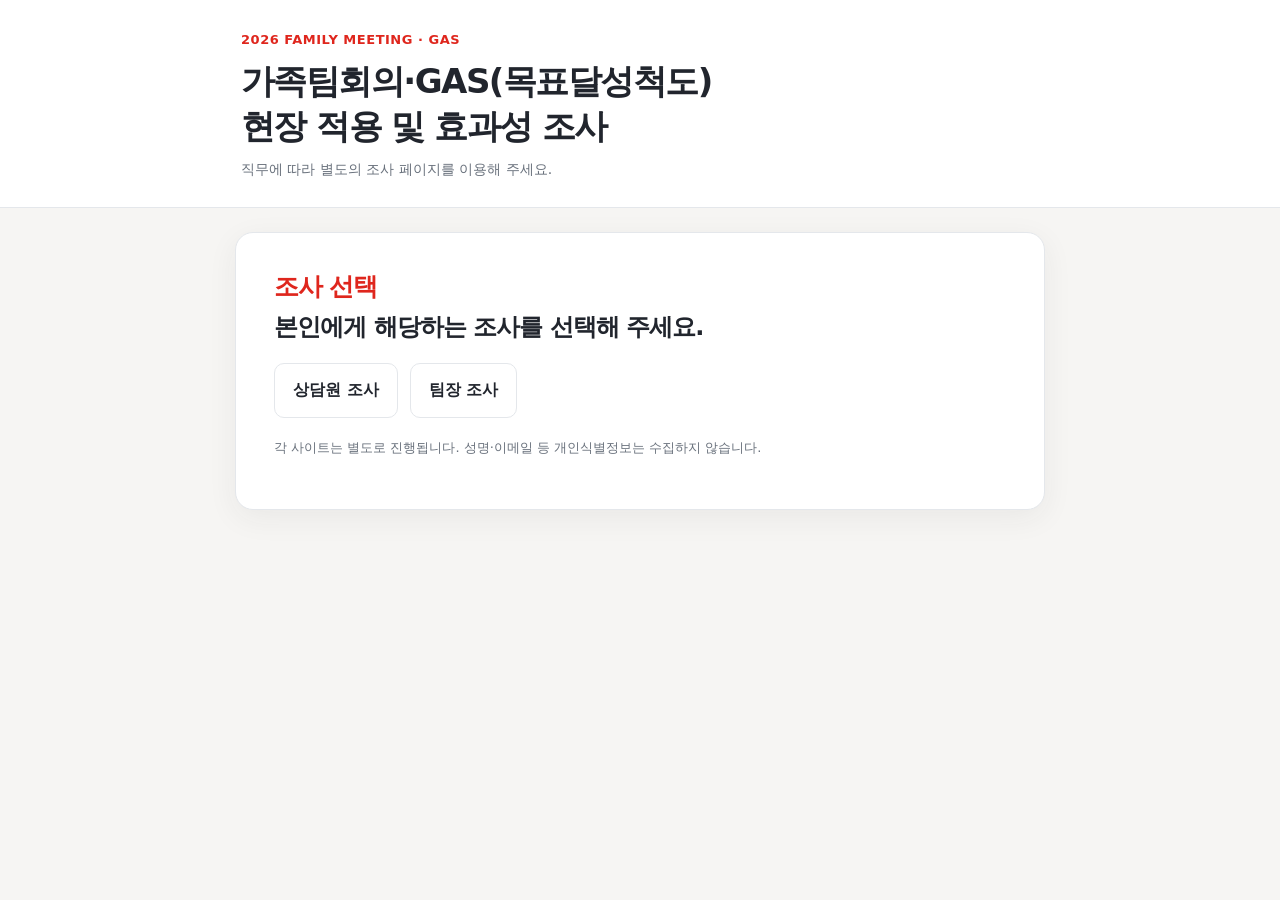
==== commit c93fac5c: "Publish updated 2026 GAS and family meeting survey content and refresh browser cache" ====
--- a/survey-2026/index.html
+++ b/survey-2026/index.html
@@ -1,3 +1,3 @@
-<!doctype html><html lang="ko"><head><meta charset="utf-8"><meta name="viewport" content="width=device-width,initial-scale=1"><title>2026 가족팀회의·GAS 조사</title><link rel="stylesheet" href="./style.css?v=20261119-3"></head><body>
-<header class="hero"><div class="hero-inner"><div class="eyebrow">2026 FAMILY MEETING · GAS</div><h1>가족팀회의·GAS(목표달성척도)<br>현장 활용 및 효과성 조사</h1><p>직무에 따라 별도의 조사 페이지를 이용해 주세요.</p></div></header>
+<!doctype html><html lang="ko"><head><meta charset="utf-8"><meta name="viewport" content="width=device-width,initial-scale=1"><title>2026 가족팀회의·GAS 조사</title><link rel="stylesheet" href="./style.css?v=20261120-1"></head><body>
+<header class="hero"><div class="hero-inner"><div class="eyebrow">2026 FAMILY MEETING · GAS</div><h1>가족팀회의·GAS(목표달성척도)<br>현장 적용 및 효과성 조사</h1><p>직무에 따라 별도의 조사 페이지를 이용해 주세요.</p></div></header>
 <main class="wrap"><div class="panel"><h2 class="area">조사 선택</h2><h3 class="section">본인에게 해당하는 조사를 선택해 주세요.</h3><nav class="page-links"><a href="./counselor/">상담원 조사</a><a href="./manager/">팀장 조사</a></nav><p class="muted">각 사이트는 별도로 진행됩니다. 성명·이메일 등 개인식별정보는 수집하지 않습니다.</p></div></main></body></html>
--- a/survey-2026/style.css
+++ b/survey-2026/style.css
@@ -57,3 +57,29 @@
 .page-links a:hover{background:var(--pale);border-color:var(--red)}
 .hidden{display:none!important}
 @media(max-width:620px){.hero-inner{padding:22px 18px}.wrap{padding:0 12px;margin-top:14px}.panel{border-radius:14px;padding:19px 18px}.options{grid-template-columns:1fr}.scale{gap:4px}.scale .option{min-height:93px;padding:9px 3px;font-size:10px}.section{font-size:22px}.controls .btn{padding:12px 16px}.followup{padding:14px}}
+
+.guide-section{border-top:1px solid var(--line);padding:23px 0}
+.guide-section:first-of-type{margin-top:18px}
+.guide-title{font-size:17px;letter-spacing:-.02em;margin:0 0 12px;font-weight:800}
+.guide-date{font-size:16px;font-weight:700;margin:0;color:var(--ink)}
+.guide-list{margin:0;padding-left:21px;color:#4b5561;line-height:1.95;font-size:14px}
+.guide-list li{margin:5px 0}
+.count-select{max-width:290px;cursor:pointer;min-height:48px;appearance:auto}
+.count-manual{margin-top:11px}
+.count-manual .textinput{max-width:290px}
+
+.persistent-guide{margin:-6px 0 23px;padding:12px 15px;background:#fff9f8;border:1px solid #f2d9d5;border-left:3px solid var(--red);border-radius:10px;font-size:13px;line-height:1.75;color:#5b626d}
+.persistent-guide strong{color:#ba2e25}
+.count-fields{display:grid;gap:19px;margin-top:10px}
+.count-field{max-width:100%}
+.count-label{display:block;font-weight:750;font-size:14px;margin-bottom:8px;color:#333943}
+.field-note{font-size:13px;color:#67717b;margin:0 0 13px}
+
+/* GAS paired case/session inputs */
+.count-groups{display:grid;gap:16px;margin-top:14px}
+.count-pair-group{background:#fbfcfd;border:1px solid var(--line);padding:16px;border-radius:12px}
+.count-pair-heading{font-size:14px;font-weight:850;color:#343c47;margin-bottom:12px}
+.count-pair-grid{display:grid;grid-template-columns:repeat(2,minmax(0,1fr));gap:16px}
+.count-pair-grid .count-select{max-width:100%;width:100%}
+.count-pair-grid .count-manual .textinput{max-width:100%}
+@media(max-width:520px){.count-pair-group{padding:13px}.count-pair-grid{gap:10px}.count-label{font-size:12px}.count-pair-grid .textinput{padding:10px 6px;font-size:12px}}
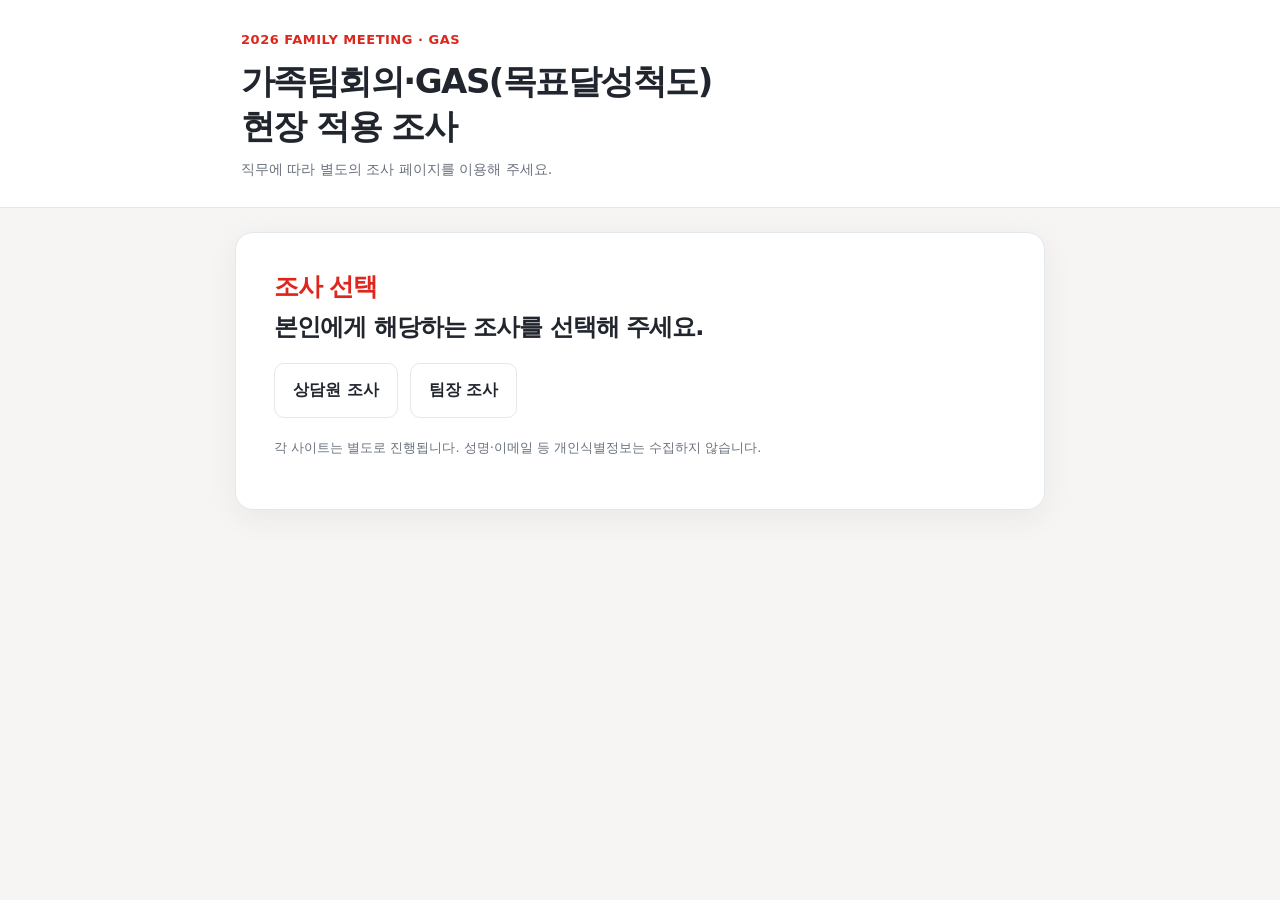
==== commit a6c031b1: "조사 선택 페이지 대제목 수정" ====
--- a/survey-2026/index.html
+++ b/survey-2026/index.html
@@ -1,3 +1,3 @@
 <!doctype html><html lang="ko"><head><meta charset="utf-8"><meta name="viewport" content="width=device-width,initial-scale=1"><title>2026 가족팀회의·GAS 조사</title><link rel="stylesheet" href="./style.css?v=20261120-1"></head><body>
-<header class="hero"><div class="hero-inner"><div class="eyebrow">2026 FAMILY MEETING · GAS</div><h1>가족팀회의·GAS(목표달성척도)<br>현장 적용 및 효과성 조사</h1><p>직무에 따라 별도의 조사 페이지를 이용해 주세요.</p></div></header>
+<header class="hero"><div class="hero-inner"><div class="eyebrow">2026 FAMILY MEETING · GAS</div><h1>가족팀회의·GAS(목표달성척도)<br>현장 적용 조사</h1><p>직무에 따라 별도의 조사 페이지를 이용해 주세요.</p></div></header>
 <main class="wrap"><div class="panel"><h2 class="area">조사 선택</h2><h3 class="section">본인에게 해당하는 조사를 선택해 주세요.</h3><nav class="page-links"><a href="./counselor/">상담원 조사</a><a href="./manager/">팀장 조사</a></nav><p class="muted">각 사이트는 별도로 진행됩니다. 성명·이메일 등 개인식별정보는 수집하지 않습니다.</p></div></main></body></html>
